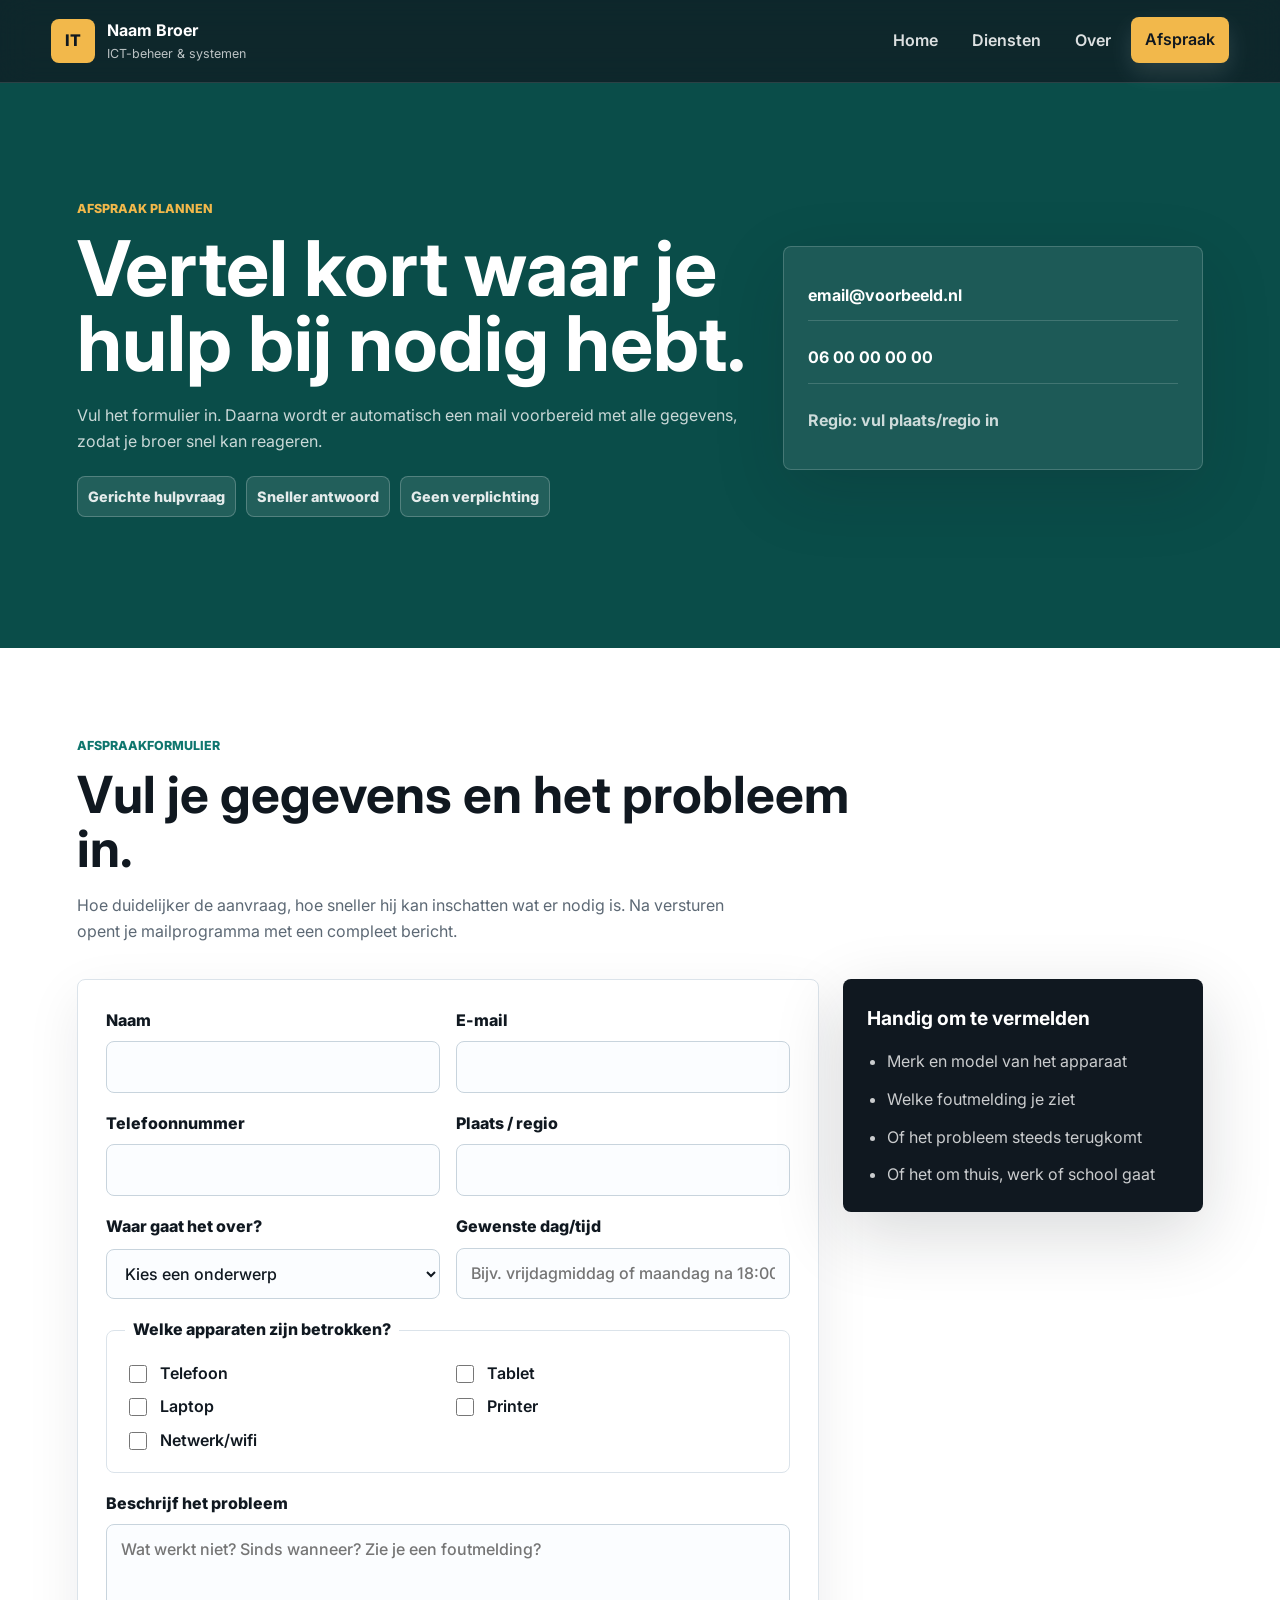
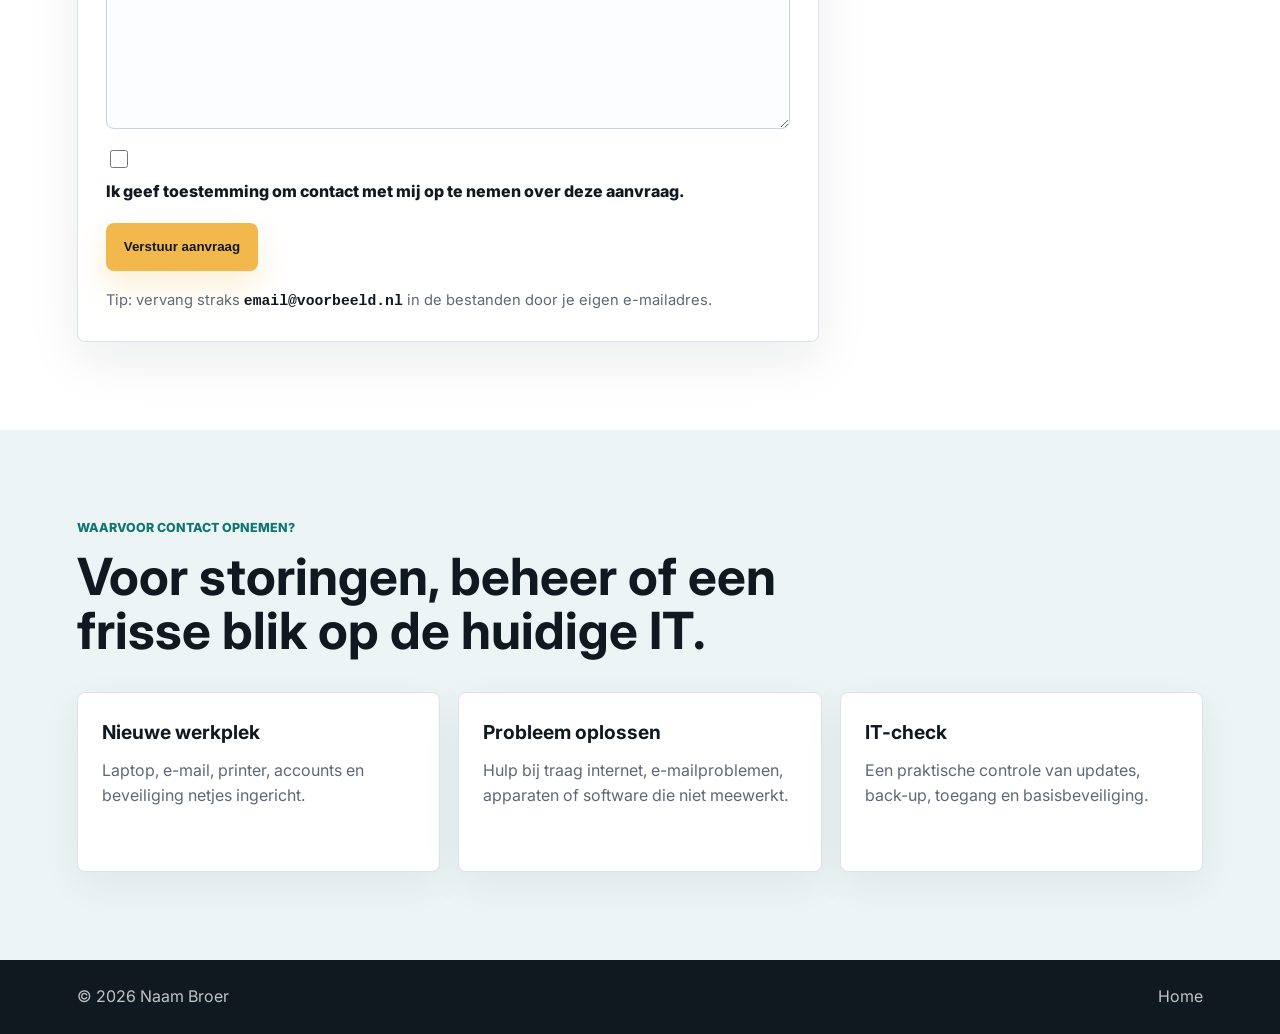
==== contact.html @ 987117dc ". ." ====
<!doctype html>
<html lang="nl">
  <head>
    <meta charset="utf-8">
    <meta name="viewport" content="width=device-width, initial-scale=1">
    <meta
      name="description"
      content="Neem contact op voor ICT-beheer, IT-support, systemen, devices en advies."
    >
    <title>Afspraak plannen | ICT Beheer & IT Systems</title>
    <link rel="preconnect" href="https://fonts.googleapis.com">
    <link rel="preconnect" href="https://fonts.gstatic.com" crossorigin>
    <link href="https://fonts.googleapis.com/css2?family=Inter:wght@400;500;600;700;800&display=swap" rel="stylesheet">
    <link rel="stylesheet" href="styles.css">
  </head>
  <body>
    <header class="site-header">
      <a class="brand" href="index.html" aria-label="Naar de homepage">
        <span class="brand-mark">IT</span>
        <span>
          <strong>Naam Broer</strong>
          <small>ICT-beheer & systemen</small>
        </span>
      </a>
      <button class="menu-button" type="button" aria-label="Menu openen" aria-expanded="false">
        <span></span>
        <span></span>
        <span></span>
      </button>
      <nav class="main-nav" aria-label="Hoofdnavigatie">
        <a href="index.html">Home</a>
        <a href="diensten.html">Diensten</a>
        <a href="over.html">Over</a>
        <a class="nav-cta is-active" href="contact.html">Afspraak</a>
      </nav>
    </header>

    <main>
      <section class="contact-section contact-page">
        <div>
          <p class="eyebrow">Afspraak plannen</p>
          <h1>Vertel kort waar je hulp bij nodig hebt.</h1>
          <p>
            Vul het formulier in. Daarna wordt er automatisch een mail voorbereid met alle gegevens,
            zodat je broer snel kan reageren.
          </p>
          <div class="confidence-row" aria-label="Wat je mag verwachten">
            <span>Gerichte hulpvraag</span>
            <span>Sneller antwoord</span>
            <span>Geen verplichting</span>
          </div>
        </div>
        <div class="contact-card">
          <a href="mailto:email@voorbeeld.nl">email@voorbeeld.nl</a>
          <a href="tel:+31600000000">06 00 00 00 00</a>
          <span>Regio: vul plaats/regio in</span>
        </div>
      </section>

      <section class="section">
        <div class="section-heading">
          <p class="eyebrow">Afspraakformulier</p>
          <h2>Vul je gegevens en het probleem in.</h2>
          <p>Hoe duidelijker de aanvraag, hoe sneller hij kan inschatten wat er nodig is. Na versturen opent je mailprogramma met een compleet bericht.</p>
        </div>
        <div class="form-layout">
          <form class="appointment-form" id="appointment-form" action="mailto:email@voorbeeld.nl" method="post" enctype="text/plain" data-recipient="email@voorbeeld.nl">
            <div class="form-row">
              <label>
                Naam
                <input type="text" name="naam" autocomplete="name" required>
              </label>
              <label>
                E-mail
                <input type="email" name="email" autocomplete="email" required>
              </label>
            </div>
            <div class="form-row">
              <label>
                Telefoonnummer
                <input type="tel" name="telefoon" autocomplete="tel" required>
              </label>
              <label>
                Plaats / regio
                <input type="text" name="regio" autocomplete="address-level2">
              </label>
            </div>
            <div class="form-row">
              <label>
                Waar gaat het over?
                <select name="hulpsoort" required>
                  <option value="">Kies een onderwerp</option>
                  <option>Telefoon</option>
                  <option>Tablet</option>
                  <option>Laptop of pc</option>
                  <option>Wifi of netwerk</option>
                  <option>E-mail of account</option>
                  <option>Printer of randapparatuur</option>
                  <option>IT-check of advies</option>
                </select>
              </label>
              <label>
                Gewenste dag/tijd
                <input type="text" name="moment" placeholder="Bijv. vrijdagmiddag of maandag na 18:00">
              </label>
            </div>
            <fieldset>
              <legend>Welke apparaten zijn betrokken?</legend>
              <label><input type="checkbox" name="apparaten" value="Telefoon"> Telefoon</label>
              <label><input type="checkbox" name="apparaten" value="Tablet"> Tablet</label>
              <label><input type="checkbox" name="apparaten" value="Laptop"> Laptop</label>
              <label><input type="checkbox" name="apparaten" value="Printer"> Printer</label>
              <label><input type="checkbox" name="apparaten" value="Netwerk/wifi"> Netwerk/wifi</label>
            </fieldset>
            <label>
              Beschrijf het probleem
              <textarea name="bericht" rows="7" placeholder="Wat werkt niet? Sinds wanneer? Zie je een foutmelding?" required></textarea>
            </label>
            <label class="consent-line">
              <input type="checkbox" name="akkoord" required>
              Ik geef toestemming om contact met mij op te nemen over deze aanvraag.
            </label>
            <button class="button button-primary" type="submit">Verstuur aanvraag</button>
            <p class="form-note" id="form-note">
              Tip: vervang straks <code>email@voorbeeld.nl</code> in de bestanden door je eigen e-mailadres.
            </p>
          </form>

          <aside class="form-aside">
            <h3>Handig om te vermelden</h3>
            <ul>
              <li>Merk en model van het apparaat</li>
              <li>Welke foutmelding je ziet</li>
              <li>Of het probleem steeds terugkomt</li>
              <li>Of het om thuis, werk of school gaat</li>
            </ul>
          </aside>
        </div>
      </section>

      <section class="section muted">
        <div class="section-heading">
          <p class="eyebrow">Waarvoor contact opnemen?</p>
          <h2>Voor storingen, beheer of een frisse blik op de huidige IT.</h2>
        </div>
        <div class="detail-grid">
          <article>
            <h3>Nieuwe werkplek</h3>
            <p>Laptop, e-mail, printer, accounts en beveiliging netjes ingericht.</p>
          </article>
          <article>
            <h3>Probleem oplossen</h3>
            <p>Hulp bij traag internet, e-mailproblemen, apparaten of software die niet meewerkt.</p>
          </article>
          <article>
            <h3>IT-check</h3>
            <p>Een praktische controle van updates, back-up, toegang en basisbeveiliging.</p>
          </article>
        </div>
      </section>
    </main>

    <footer class="site-footer">
      <span>&copy; <span id="year"></span> Naam Broer</span>
      <a href="index.html">Home</a>
    </footer>

    <script src="script.js"></script>
  </body>
</html>
---- styles.css ----
:root {
  --ink: #101820;
  --muted: #5d6975;
  --paper: #f7f9fb;
  --white: #ffffff;
  --line: #dbe3ea;
  --teal: #0f766e;
  --teal-dark: #0a4d49;
  --accent: #f2b84b;
  --shadow: 0 22px 70px rgba(16, 24, 32, 0.16);
  --shadow-strong: 0 28px 84px rgba(16, 24, 32, 0.24);
  --ease: cubic-bezier(0.22, 1, 0.36, 1);
}

* {
  box-sizing: border-box;
}

html {
  scroll-behavior: smooth;
}

body {
  margin: 0;
  font-family: Inter, Arial, sans-serif;
  color: var(--ink);
  background: var(--white);
  line-height: 1.6;
}

::selection {
  background: rgba(242, 184, 75, 0.42);
  color: var(--ink);
}

a {
  color: inherit;
  text-decoration: none;
}

.site-header {
  position: fixed;
  z-index: 20;
  top: 0;
  right: 0;
  left: 0;
  display: flex;
  align-items: center;
  justify-content: space-between;
  gap: 24px;
  padding: 18px clamp(20px, 4vw, 56px);
  color: var(--white);
  background: rgba(16, 24, 32, 0.7);
  backdrop-filter: blur(16px);
  border-bottom: 1px solid rgba(255, 255, 255, 0.12);
  transition: background 220ms ease, border-color 220ms ease, box-shadow 220ms ease;
}

.brand {
  display: inline-flex;
  align-items: center;
  gap: 12px;
  min-width: 0;
  transition: transform 220ms var(--ease);
}

.brand:hover {
  transform: translateY(-2px);
}

.brand-mark {
  display: grid;
  width: 44px;
  height: 44px;
  place-items: center;
  border-radius: 8px;
  background: var(--accent);
  color: var(--ink);
  font-weight: 800;
  transition: transform 260ms var(--ease), box-shadow 260ms ease;
}

.brand:hover .brand-mark {
  transform: rotate(-4deg) scale(1.05);
  box-shadow: 0 10px 24px rgba(242, 184, 75, 0.28);
}

.brand strong,
.brand small {
  display: block;
}

.brand small {
  color: rgba(255, 255, 255, 0.72);
  font-size: 0.78rem;
}

.main-nav {
  display: flex;
  align-items: center;
  gap: 6px;
}

.main-nav a {
  padding: 10px 14px;
  border-radius: 8px;
  color: rgba(255, 255, 255, 0.86);
  font-weight: 600;
  transition: transform 180ms var(--ease), background 180ms ease, color 180ms ease;
}

.main-nav a:hover,
.main-nav a:focus-visible,
.main-nav a.is-active {
  background: rgba(255, 255, 255, 0.12);
  color: var(--white);
  transform: translateY(-1px);
}

.main-nav .nav-cta {
  background: var(--white);
  color: var(--ink);
  box-shadow: 0 10px 24px rgba(255, 255, 255, 0.12);
}

.main-nav .nav-cta.is-active {
  background: var(--accent);
  color: var(--ink);
}

.menu-button {
  display: none;
  width: 44px;
  height: 44px;
  padding: 10px;
  border: 1px solid rgba(255, 255, 255, 0.2);
  border-radius: 8px;
  background: rgba(255, 255, 255, 0.08);
  cursor: pointer;
  transition: transform 220ms var(--ease), background 220ms ease;
}

.menu-button span {
  display: block;
  height: 2px;
  margin: 5px 0;
  background: var(--white);
  transition: transform 220ms var(--ease), opacity 180ms ease;
}

.menu-button:hover {
  transform: translateY(-2px);
  background: rgba(255, 255, 255, 0.14);
}

.menu-button.is-open span:nth-child(1) {
  transform: translateY(7px) rotate(45deg);
}

.menu-button.is-open span:nth-child(2) {
  opacity: 0;
}

.menu-button.is-open span:nth-child(3) {
  transform: translateY(-7px) rotate(-45deg);
}

.hero {
  position: relative;
  min-height: 92vh;
  display: grid;
  align-items: center;
  overflow: hidden;
  padding: 128px clamp(20px, 6vw, 84px) 72px;
  color: var(--white);
}

.hero-media,
.hero-overlay {
  position: absolute;
  inset: 0;
}

.hero-media {
  background-image: url("assets/hero-it-workspace.png");
  background-position: center;
  background-size: cover;
  transform: scale(1.02);
  animation: heroDrift 18s ease-in-out infinite alternate;
}

.hero-overlay {
  background:
    linear-gradient(90deg, rgba(16, 24, 32, 0.92) 0%, rgba(16, 24, 32, 0.72) 45%, rgba(16, 24, 32, 0.24) 100%),
    linear-gradient(0deg, rgba(16, 24, 32, 0.48), rgba(16, 24, 32, 0));
}

.hero-content {
  position: relative;
  max-width: 760px;
}

.home-hero-content {
  display: grid;
  grid-template-columns: minmax(0, 1fr) minmax(300px, 390px);
  gap: clamp(24px, 4vw, 56px);
  width: 100%;
  max-width: 1180px;
  align-items: center;
}

.hero-copy-block {
  min-width: 0;
}

.hero-help-panel {
  padding: 26px;
  border: 1px solid rgba(255, 255, 255, 0.2);
  border-radius: 8px;
  background: rgba(255, 255, 255, 0.1);
  box-shadow: var(--shadow);
  backdrop-filter: blur(18px);
  transition: transform 260ms var(--ease), background 260ms ease, border-color 260ms ease;
}

.hero-help-panel:hover {
  transform: translateY(-6px);
  border-color: rgba(242, 184, 75, 0.42);
  background: rgba(255, 255, 255, 0.14);
}

.panel-kicker {
  display: block;
  margin-bottom: 16px;
  color: var(--accent);
  font-weight: 800;
}

.hero-help-panel ul,
.device-card ul {
  display: grid;
  gap: 12px;
  margin: 0;
  padding: 0;
  list-style: none;
}

.hero-help-panel li,
.device-card li {
  position: relative;
  padding-left: 22px;
}

.hero-help-panel li::before,
.device-card li::before {
  position: absolute;
  left: 0;
  content: "";
  width: 8px;
  height: 8px;
  margin-top: 9px;
  border-radius: 999px;
  background: var(--accent);
}

.confidence-row {
  display: flex;
  flex-wrap: wrap;
  gap: 10px;
  margin: 22px 0 0;
}

.confidence-row span {
  padding: 8px 10px;
  border: 1px solid rgba(255, 255, 255, 0.22);
  border-radius: 8px;
  background: rgba(255, 255, 255, 0.1);
  color: rgba(255, 255, 255, 0.88);
  font-size: 0.9rem;
  font-weight: 800;
  transition: transform 220ms var(--ease), background 220ms ease;
}

.confidence-row span:hover {
  transform: translateY(-2px);
  background: rgba(255, 255, 255, 0.16);
}

.panel-link {
  display: inline-flex;
  margin-top: 18px;
  color: var(--accent);
  font-weight: 800;
  transition: transform 180ms var(--ease), color 180ms ease;
}

.panel-link:hover {
  transform: translateX(4px);
  color: var(--white);
}

.eyebrow {
  margin: 0 0 12px;
  color: var(--teal);
  font-weight: 800;
  letter-spacing: 0;
  text-transform: uppercase;
  font-size: 0.78rem;
}

.hero .eyebrow {
  color: var(--accent);
}

.page-hero {
  padding: 156px clamp(20px, 6vw, 84px) 76px;
  background:
    linear-gradient(90deg, rgba(16, 24, 32, 0.94), rgba(16, 24, 32, 0.76)),
    url("assets/hero-it-workspace.png") center / cover;
  color: var(--white);
}

.page-hero .eyebrow {
  color: var(--accent);
}

.page-hero p:not(.eyebrow) {
  max-width: 700px;
  color: rgba(255, 255, 255, 0.8);
  font-size: 1.12rem;
}

h1,
h2,
h3,
p {
  margin-top: 0;
}

h1 {
  max-width: 740px;
  margin-bottom: 22px;
  font-size: clamp(2.7rem, 6vw, 5.8rem);
  line-height: 0.98;
  letter-spacing: 0;
}

h2 {
  margin-bottom: 18px;
  font-size: clamp(2rem, 4vw, 3.3rem);
  line-height: 1.05;
  letter-spacing: 0;
}

h3 {
  margin-bottom: 10px;
  font-size: 1.2rem;
}

.hero-copy {
  max-width: 620px;
  color: rgba(255, 255, 255, 0.84);
  font-size: 1.16rem;
}

.hero-actions {
  display: flex;
  flex-wrap: wrap;
  gap: 14px;
  margin: 34px 0;
}

.button {
  position: relative;
  display: inline-flex;
  align-items: center;
  justify-content: center;
  min-height: 48px;
  padding: 12px 18px;
  border: 1px solid transparent;
  border-radius: 8px;
  font-weight: 800;
  overflow: hidden;
  transform: translateY(0);
  transition: transform 220ms var(--ease), box-shadow 220ms ease, border-color 220ms ease, background 220ms ease;
}

.button::after {
  width: 0;
  margin-left: 0;
  overflow: hidden;
  content: ">";
  transition: width 220ms var(--ease), margin-left 220ms var(--ease);
}

.button:hover,
.button:focus-visible {
  transform: translateY(-3px);
}

.button:hover::after,
.button:focus-visible::after {
  width: 12px;
  margin-left: 8px;
}

.button-primary {
  background: var(--accent);
  color: var(--ink);
  box-shadow: 0 14px 32px rgba(242, 184, 75, 0.24);
}

.button-primary:hover,
.button-primary:focus-visible {
  box-shadow: 0 20px 42px rgba(242, 184, 75, 0.34);
}

.button-secondary {
  border-color: rgba(255, 255, 255, 0.32);
  color: var(--white);
  background: rgba(255, 255, 255, 0.04);
}

.button-secondary:hover,
.button-secondary:focus-visible {
  border-color: rgba(255, 255, 255, 0.62);
  background: rgba(255, 255, 255, 0.12);
}

.hero-stats {
  display: grid;
  grid-template-columns: repeat(3, minmax(0, 1fr));
  grid-column: 1 / -1;
  gap: 12px;
  max-width: 760px;
}

.hero-stats span {
  min-height: 86px;
  padding: 16px;
  border: 1px solid rgba(255, 255, 255, 0.18);
  border-radius: 8px;
  background: rgba(255, 255, 255, 0.08);
  color: rgba(255, 255, 255, 0.76);
  transition: transform 220ms var(--ease), border-color 220ms ease, background 220ms ease;
}

.hero-stats span:hover {
  transform: translateY(-4px);
  border-color: rgba(242, 184, 75, 0.42);
  background: rgba(255, 255, 255, 0.13);
}

.hero-stats strong {
  display: block;
  color: var(--white);
}

.home-hero-content .hero-stats {
  max-width: none;
}

.trust-band {
  display: flex;
  flex-wrap: wrap;
  justify-content: center;
  gap: 12px;
  padding: 18px 20px;
  background: var(--ink);
  color: rgba(255, 255, 255, 0.72);
  font-weight: 700;
}

.trust-band span {
  padding: 8px 12px;
  border-radius: 8px;
  transition: transform 180ms var(--ease), background 180ms ease, color 180ms ease;
}

.trust-band span:hover {
  transform: translateY(-2px);
  background: rgba(255, 255, 255, 0.08);
  color: var(--white);
}

.sales-strip {
  display: grid;
  grid-template-columns: repeat(3, minmax(0, 1fr));
  gap: 1px;
  background: var(--line);
}

.sales-strip div {
  padding: 30px clamp(20px, 4vw, 48px);
  background: var(--white);
  transition: transform 220ms var(--ease), background 220ms ease;
}

.sales-strip div:hover {
  position: relative;
  z-index: 1;
  transform: translateY(-4px);
  background: #fbfdff;
}

.sales-strip strong,
.sales-strip span {
  display: block;
}

.sales-strip strong {
  margin-bottom: 6px;
  font-size: 1.08rem;
}

.sales-strip span {
  color: var(--muted);
}

.section,
.split-section,
.contact-section {
  padding: 88px clamp(20px, 6vw, 84px);
}

.section-heading {
  max-width: 780px;
  margin-bottom: 34px;
}

.service-grid {
  display: grid;
  grid-template-columns: repeat(4, minmax(0, 1fr));
  gap: 18px;
}

.compact-grid {
  grid-template-columns: repeat(3, minmax(0, 1fr));
}

.service-card {
  min-height: 270px;
  padding: 24px;
  border: 1px solid var(--line);
  border-radius: 8px;
  background: var(--white);
  box-shadow: 0 12px 42px rgba(16, 24, 32, 0.06);
  transition: transform 260ms var(--ease), border-color 260ms ease, box-shadow 260ms ease;
}

.service-card:hover,
.detail-grid article:hover,
.info-grid article:hover,
.steps li:hover {
  transform: translateY(-7px);
  border-color: rgba(15, 118, 110, 0.34);
  box-shadow: 0 22px 64px rgba(16, 24, 32, 0.13);
}

.service-icon {
  display: inline-grid;
  width: 44px;
  height: 44px;
  place-items: center;
  margin-bottom: 36px;
  border-radius: 8px;
  background: #e2f2ef;
  color: var(--teal-dark);
  font-weight: 800;
  transition: transform 260ms var(--ease), background 260ms ease;
}

.service-card:hover .service-icon {
  transform: scale(1.08) rotate(-3deg);
  background: #d4f5ef;
}

.service-card p,
.split-section p,
.about-wrap p,
.contact-section p,
.info-grid p,
.form-aside li,
.form-note {
  color: var(--muted);
}

.device-section {
  background:
    linear-gradient(180deg, #f7f9fb 0%, #ffffff 100%);
}

.section-heading p:not(.eyebrow) {
  max-width: 680px;
  color: var(--muted);
}

.device-grid {
  display: grid;
  grid-template-columns: repeat(3, minmax(0, 1fr));
  gap: 18px;
}

.device-card {
  position: relative;
  min-height: 430px;
  padding: 26px;
  overflow: hidden;
  border: 1px solid var(--line);
  border-radius: 8px;
  background: var(--white);
  box-shadow: 0 16px 48px rgba(16, 24, 32, 0.08);
  transition: transform 280ms var(--ease), border-color 280ms ease, box-shadow 280ms ease;
}

.device-card::before {
  position: absolute;
  top: 0;
  right: 0;
  left: 0;
  height: 4px;
  background: var(--accent);
  content: "";
  transform: scaleX(0);
  transform-origin: left;
  transition: transform 280ms var(--ease);
}

.device-card:hover {
  transform: translateY(-8px);
  border-color: rgba(242, 184, 75, 0.46);
  box-shadow: var(--shadow-strong);
}

.device-card:hover::before {
  transform: scaleX(1);
}

.featured-device {
  background: var(--ink);
  color: var(--white);
}

.featured-device li {
  color: rgba(255, 255, 255, 0.78);
}

.device-topline {
  display: flex;
  align-items: center;
  gap: 14px;
  margin-bottom: 34px;
  color: var(--teal-dark);
  font-weight: 800;
}

.featured-device .device-topline {
  color: var(--accent);
}

.device-icon {
  position: relative;
  display: inline-block;
  flex: 0 0 auto;
  border: 2px solid currentColor;
  transition: transform 260ms var(--ease), color 260ms ease;
}

.device-card:hover .device-icon {
  transform: translateY(-3px) scale(1.08);
}

.phone-icon {
  width: 24px;
  height: 38px;
  border-radius: 8px;
}

.tablet-icon {
  width: 34px;
  height: 42px;
  border-radius: 8px;
}

.laptop-icon {
  width: 46px;
  height: 30px;
  border-radius: 6px 6px 3px 3px;
}

.laptop-icon::after {
  position: absolute;
  right: -7px;
  bottom: -8px;
  left: -7px;
  height: 6px;
  border-radius: 0 0 8px 8px;
  background: currentColor;
  content: "";
}

.device-card h3 {
  margin-bottom: 18px;
  font-size: 1.55rem;
  line-height: 1.15;
}

.device-card li {
  color: var(--muted);
}

.home-cta-section {
  display: grid;
  grid-template-columns: minmax(0, 1fr) auto;
  gap: 28px;
  align-items: center;
  padding: 72px clamp(20px, 6vw, 84px);
  background: var(--teal-dark);
  color: var(--white);
  position: relative;
  overflow: hidden;
}

.home-cta-section::before {
  position: absolute;
  inset: 0;
  background: linear-gradient(120deg, transparent 0%, rgba(242, 184, 75, 0.14) 48%, transparent 76%);
  content: "";
  transform: translateX(-100%);
  transition: transform 900ms var(--ease);
}

.home-cta-section:hover::before {
  transform: translateX(100%);
}

.home-cta-section > * {
  position: relative;
}

.home-cta-section .eyebrow {
  color: var(--accent);
}

.home-cta-section h2 {
  max-width: 820px;
}

.home-cta-section p {
  max-width: 720px;
  color: rgba(255, 255, 255, 0.78);
}

.split-section {
  display: grid;
  grid-template-columns: minmax(0, 0.95fr) minmax(320px, 0.75fr);
  gap: clamp(28px, 6vw, 72px);
  align-items: start;
  background: var(--paper);
}

.steps {
  display: grid;
  gap: 14px;
  margin: 0;
  padding: 0;
  list-style: none;
}

.steps li {
  padding: 22px;
  border-left: 5px solid var(--teal);
  border-radius: 8px;
  background: var(--white);
  box-shadow: 0 12px 36px rgba(16, 24, 32, 0.07);
  transition: transform 240ms var(--ease), border-color 240ms ease, box-shadow 240ms ease;
}

.steps strong,
.steps span {
  display: block;
}

.steps span {
  color: var(--muted);
}

.muted {
  background: #edf4f5;
}

.about-wrap {
  display: grid;
  grid-template-columns: minmax(0, 0.75fr) minmax(320px, 1fr);
  gap: clamp(28px, 6vw, 72px);
  align-items: start;
}

.detail-grid {
  display: grid;
  grid-template-columns: repeat(3, minmax(0, 1fr));
  gap: 18px;
}

.detail-grid article {
  min-height: 180px;
  padding: 24px;
  border: 1px solid var(--line);
  border-radius: 8px;
  background: var(--white);
  box-shadow: 0 12px 42px rgba(16, 24, 32, 0.06);
  transition: transform 240ms var(--ease), border-color 240ms ease, box-shadow 240ms ease;
}

.detail-grid p {
  color: var(--muted);
}

.info-grid {
  display: grid;
  grid-template-columns: repeat(3, minmax(0, 1fr));
  gap: 18px;
}

.info-grid article {
  min-height: 190px;
  padding: 24px;
  border: 1px solid var(--line);
  border-radius: 8px;
  background: var(--white);
  box-shadow: 0 12px 42px rgba(16, 24, 32, 0.06);
  transition: transform 240ms var(--ease), border-color 240ms ease, box-shadow 240ms ease;
}

.info-grid strong {
  display: block;
  margin-bottom: 10px;
  font-size: 1.1rem;
}

.muted .info-grid article {
  background: rgba(255, 255, 255, 0.82);
}

.form-layout {
  display: grid;
  grid-template-columns: minmax(0, 1fr) minmax(280px, 360px);
  gap: 24px;
  align-items: start;
}

.appointment-form {
  display: grid;
  gap: 18px;
  padding: 28px;
  border: 1px solid var(--line);
  border-radius: 8px;
  background: var(--white);
  box-shadow: 0 18px 54px rgba(16, 24, 32, 0.08);
  transition: transform 260ms var(--ease), box-shadow 260ms ease;
}

.appointment-form:hover {
  transform: translateY(-4px);
  box-shadow: 0 24px 72px rgba(16, 24, 32, 0.13);
}

.form-row {
  display: grid;
  grid-template-columns: repeat(2, minmax(0, 1fr));
  gap: 16px;
}

.appointment-form label,
.appointment-form fieldset {
  display: grid;
  gap: 8px;
  color: var(--ink);
  font-weight: 800;
}

.appointment-form input,
.appointment-form select,
.appointment-form textarea {
  width: 100%;
  min-height: 48px;
  padding: 12px 14px;
  border: 1px solid #c8d4dd;
  border-radius: 8px;
  color: var(--ink);
  background: #fbfdff;
  font: inherit;
  font-weight: 500;
  transition: border-color 180ms ease, background 180ms ease, box-shadow 180ms ease;
}

.appointment-form input:hover,
.appointment-form select:hover,
.appointment-form textarea:hover {
  border-color: rgba(15, 118, 110, 0.48);
  background: var(--white);
}

.appointment-form textarea {
  resize: vertical;
}

.appointment-form input:focus,
.appointment-form select:focus,
.appointment-form textarea:focus {
  outline: 3px solid rgba(15, 118, 110, 0.18);
  border-color: var(--teal);
}

.appointment-form fieldset {
  grid-template-columns: repeat(2, minmax(0, 1fr));
  margin: 0;
  padding: 18px;
  border: 1px solid var(--line);
  border-radius: 8px;
}

.appointment-form legend {
  padding: 0 8px;
  font-weight: 800;
}

.appointment-form fieldset label,
.consent-line {
  display: flex;
  align-items: center;
  gap: 10px;
  font-weight: 600;
}

.appointment-form input[type="checkbox"] {
  width: 18px;
  min-width: 18px;
  height: 18px;
  min-height: 18px;
  accent-color: var(--teal);
  cursor: pointer;
}

.appointment-form .button {
  justify-self: start;
  border: 0;
  cursor: pointer;
}

.form-note {
  margin: 0;
  font-size: 0.92rem;
}

.form-note code {
  color: var(--ink);
  font-weight: 800;
}

.form-aside {
  padding: 24px;
  border-radius: 8px;
  background: var(--ink);
  color: var(--white);
  box-shadow: var(--shadow);
  transition: transform 260ms var(--ease), box-shadow 260ms ease;
}

.form-aside:hover {
  transform: translateY(-5px);
  box-shadow: var(--shadow-strong);
}

.form-aside ul {
  display: grid;
  gap: 12px;
  margin: 16px 0 0;
  padding-left: 20px;
}

.form-aside li {
  color: rgba(255, 255, 255, 0.78);
}

.contact-section {
  display: grid;
  grid-template-columns: minmax(0, 1fr) minmax(300px, 420px);
  gap: 28px;
  align-items: center;
  background: var(--teal-dark);
  color: var(--white);
}

.contact-page {
  min-height: 72vh;
  padding-top: 156px;
}

.contact-section .eyebrow {
  color: var(--accent);
}

.contact-section p {
  color: rgba(255, 255, 255, 0.78);
}

.contact-card {
  display: grid;
  gap: 12px;
  padding: 24px;
  border: 1px solid rgba(255, 255, 255, 0.18);
  border-radius: 8px;
  background: rgba(255, 255, 255, 0.08);
  box-shadow: var(--shadow);
  transition: transform 260ms var(--ease), background 260ms ease, border-color 260ms ease;
}

.contact-card:hover {
  transform: translateY(-5px);
  border-color: rgba(242, 184, 75, 0.34);
  background: rgba(255, 255, 255, 0.12);
}

.contact-card a,
.contact-card span {
  display: block;
  padding: 12px 0;
  border-bottom: 1px solid rgba(255, 255, 255, 0.16);
  font-weight: 700;
}

.contact-card span {
  border-bottom: 0;
  color: rgba(255, 255, 255, 0.78);
}

.site-footer {
  display: flex;
  justify-content: space-between;
  gap: 18px;
  padding: 24px clamp(20px, 6vw, 84px);
  background: var(--ink);
  color: rgba(255, 255, 255, 0.74);
}

.site-footer a {
  transition: color 180ms ease, transform 180ms var(--ease);
}

.site-footer a:hover {
  color: var(--accent);
  transform: translateX(3px);
}

.has-reveal .reveal {
  opacity: 0;
  transform: translateY(24px);
  transition:
    opacity 680ms var(--ease),
    transform 680ms var(--ease),
    border-color 240ms ease,
    box-shadow 240ms ease,
    background 240ms ease;
  transition-delay: var(--reveal-delay, 0ms);
}

.has-reveal .reveal.is-visible {
  opacity: 1;
  transform: translateY(0);
}

@keyframes heroDrift {
  from {
    transform: scale(1.02) translate3d(0, 0, 0);
  }

  to {
    transform: scale(1.08) translate3d(-14px, -10px, 0);
  }
}

@media (max-width: 960px) {
  .service-grid {
    grid-template-columns: repeat(2, minmax(0, 1fr));
  }

  .split-section,
  .about-wrap,
  .contact-section,
  .detail-grid,
  .info-grid,
  .sales-strip,
  .form-layout,
  .home-hero-content,
  .device-grid,
  .home-cta-section {
    grid-template-columns: 1fr;
  }

  .compact-grid {
    grid-template-columns: 1fr;
  }

  .home-cta-section .button {
    justify-self: start;
  }
}

@media (max-width: 720px) {
  .site-header {
    padding: 12px 16px;
  }

  .menu-button {
    display: block;
  }

  .main-nav {
    position: absolute;
    top: 69px;
    right: 16px;
    left: 16px;
    display: none;
    padding: 10px;
    border-radius: 8px;
    background: rgba(16, 24, 32, 0.96);
    box-shadow: var(--shadow);
  }

  .main-nav.is-open {
    display: grid;
  }

  .main-nav a {
    padding: 14px;
  }

  .hero {
    min-height: 980px;
    padding: 112px 20px 48px;
  }

  .hero-overlay {
    background: linear-gradient(90deg, rgba(16, 24, 32, 0.93), rgba(16, 24, 32, 0.68));
  }

  h1 {
    font-size: clamp(2.15rem, 10vw, 3.25rem);
    line-height: 1.03;
  }

  .hero-stats,
  .service-grid,
  .device-grid {
    grid-template-columns: 1fr;
  }

  .section,
  .split-section,
  .page-hero,
  .contact-section,
  .home-cta-section {
    padding: 64px 20px;
  }

  .form-row,
  .appointment-form fieldset {
    grid-template-columns: 1fr;
  }

  .contact-page {
    min-height: auto;
  }

  .hero-help-panel,
  .device-card,
  .appointment-form {
    padding: 22px;
  }

  .page-hero,
  .contact-page {
    padding-top: 112px;
  }

  .site-footer {
    flex-direction: column;
  }
}

@media (prefers-reduced-motion: reduce) {
  *,
  *::before,
  *::after {
    animation-duration: 0.01ms !important;
    animation-iteration-count: 1 !important;
    scroll-behavior: auto !important;
    transition-duration: 0.01ms !important;
  }

  .has-reveal .reveal {
    opacity: 1;
    transform: none;
  }
}
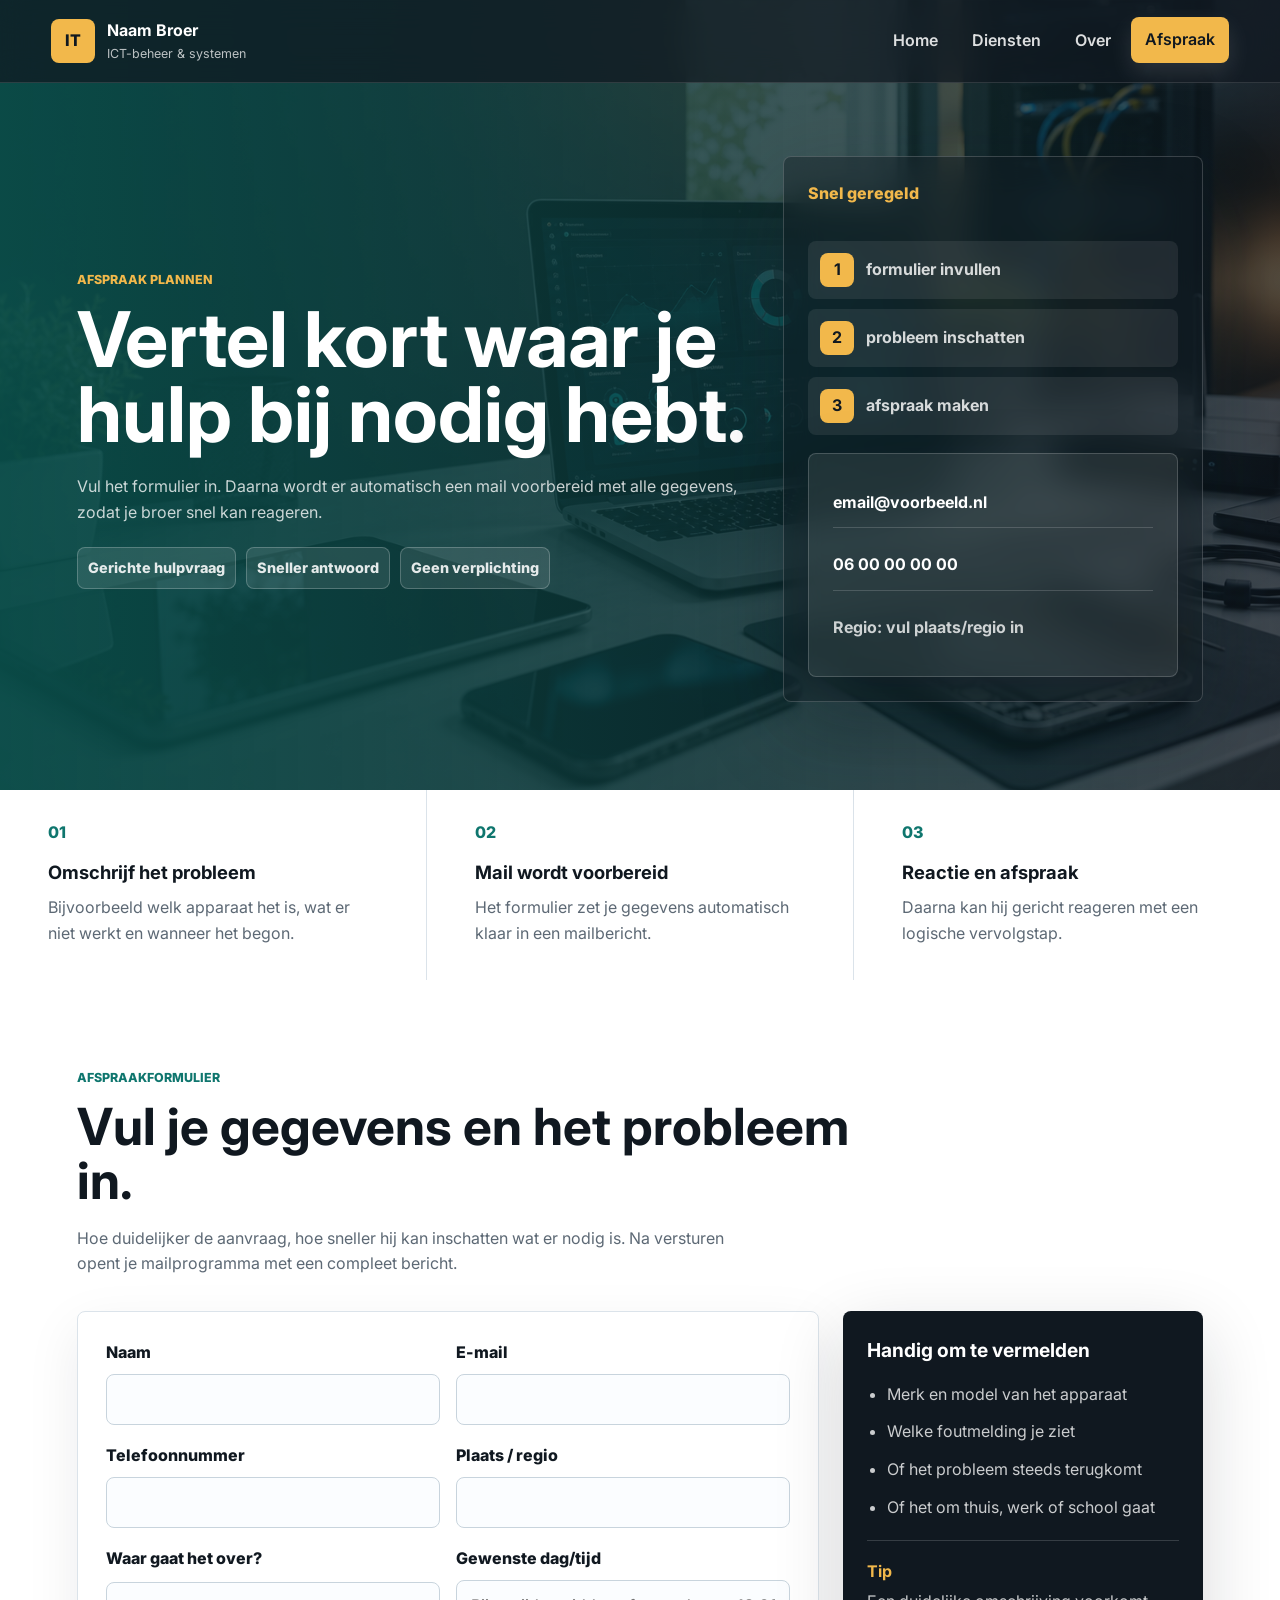
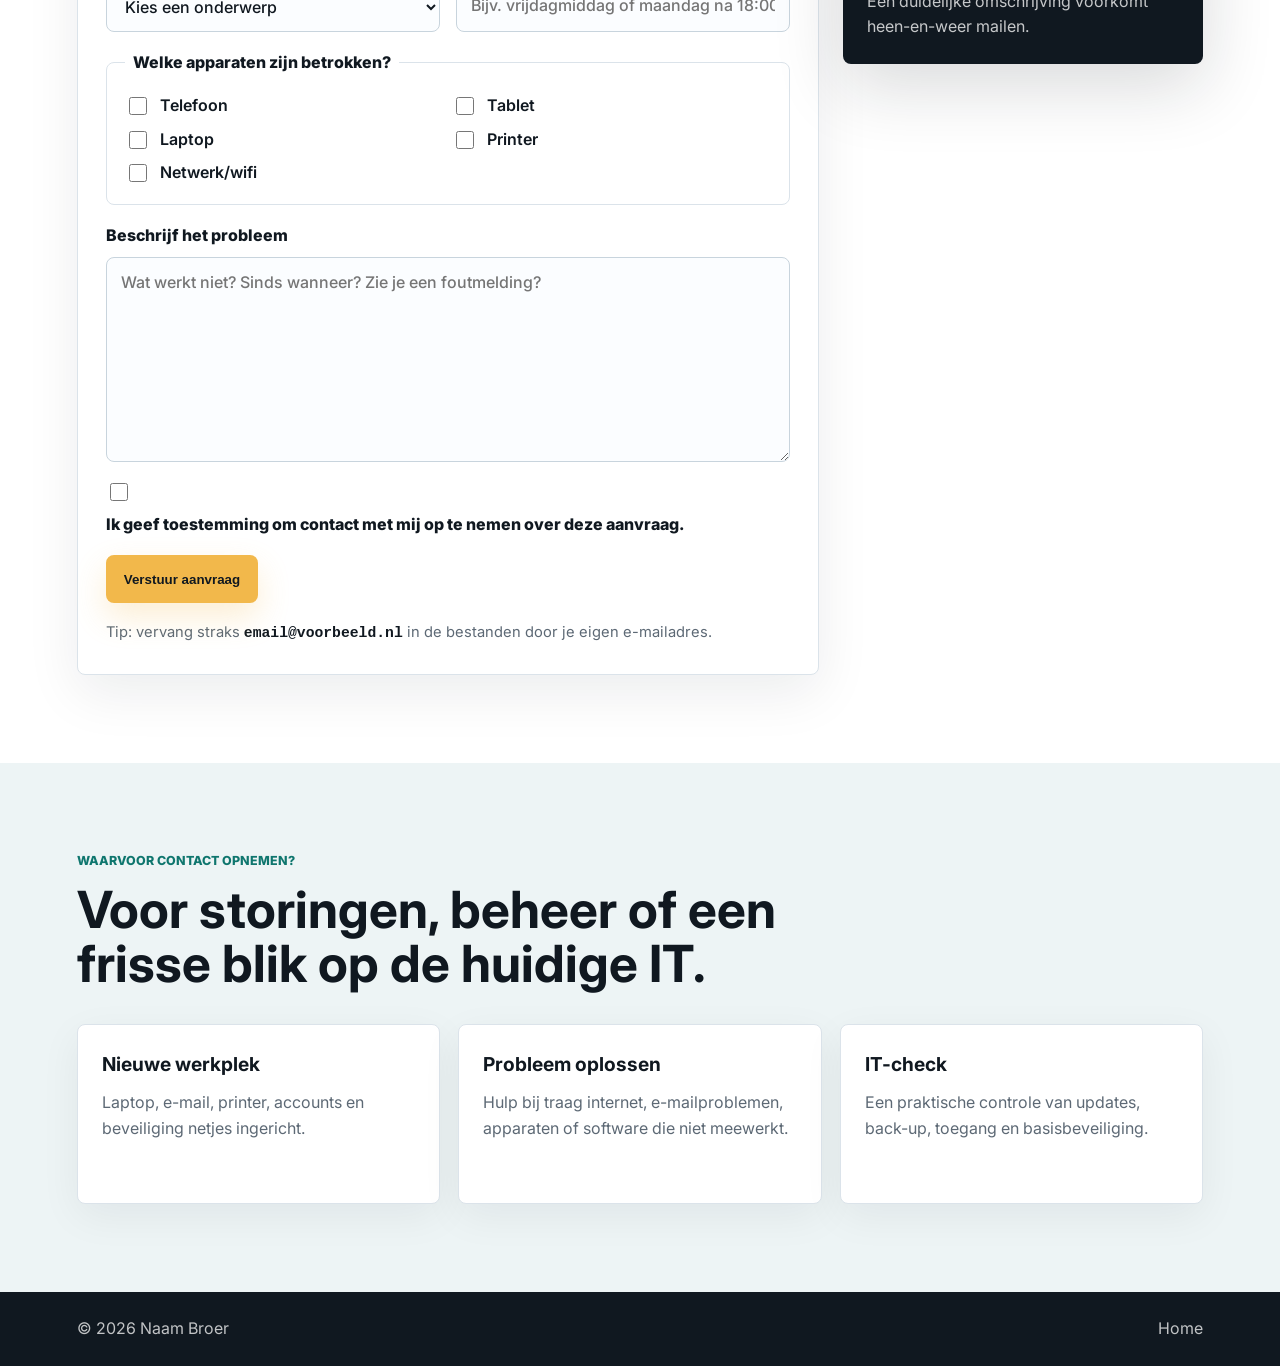
==== commit 5a8eb7ce: ". ." ====
--- a/contact.html
+++ b/contact.html
@@ -37,7 +37,7 @@
 
     <main>
       <section class="contact-section contact-page">
-        <div>
+        <div class="contact-hero-copy">
           <p class="eyebrow">Afspraak plannen</p>
           <h1>Vertel kort waar je hulp bij nodig hebt.</h1>
           <p>
@@ -50,11 +50,37 @@
             <span>Geen verplichting</span>
           </div>
         </div>
-        <div class="contact-card">
-          <a href="mailto:email@voorbeeld.nl">email@voorbeeld.nl</a>
-          <a href="tel:+31600000000">06 00 00 00 00</a>
-          <span>Regio: vul plaats/regio in</span>
-        </div>
+        <div class="contact-hero-panel">
+          <span class="panel-kicker">Snel geregeld</span>
+          <div class="mini-metrics">
+            <span><strong>1</strong> formulier invullen</span>
+            <span><strong>2</strong> probleem inschatten</span>
+            <span><strong>3</strong> afspraak maken</span>
+          </div>
+          <div class="contact-card">
+            <a href="mailto:email@voorbeeld.nl">email@voorbeeld.nl</a>
+            <a href="tel:+31600000000">06 00 00 00 00</a>
+            <span>Regio: vul plaats/regio in</span>
+          </div>
+        </div>
+      </section>
+
+      <section class="contact-step-strip" aria-label="Zo werkt een aanvraag">
+        <article>
+          <span>01</span>
+          <strong>Omschrijf het probleem</strong>
+          <p>Bijvoorbeeld welk apparaat het is, wat er niet werkt en wanneer het begon.</p>
+        </article>
+        <article>
+          <span>02</span>
+          <strong>Mail wordt voorbereid</strong>
+          <p>Het formulier zet je gegevens automatisch klaar in een mailbericht.</p>
+        </article>
+        <article>
+          <span>03</span>
+          <strong>Reactie en afspraak</strong>
+          <p>Daarna kan hij gericht reageren met een logische vervolgstap.</p>
+        </article>
       </section>
 
       <section class="section">
@@ -134,6 +160,10 @@
               <li>Of het probleem steeds terugkomt</li>
               <li>Of het om thuis, werk of school gaat</li>
             </ul>
+            <div class="aside-note">
+              <strong>Tip</strong>
+              <span>Een duidelijke omschrijving voorkomt heen-en-weer mailen.</span>
+            </div>
           </aside>
         </div>
       </section>
--- a/styles.css
+++ b/styles.css
@@ -182,7 +182,7 @@
 }
 
 .hero-media {
-  background-image: url("assets/hero-it-workspace.png");
+  background-image: url("assets/hero-devices-support.png");
   background-position: center;
   background-size: cover;
   transform: scale(1.02);
@@ -988,13 +988,19 @@
   grid-template-columns: minmax(0, 1fr) minmax(300px, 420px);
   gap: 28px;
   align-items: center;
-  background: var(--teal-dark);
+  background:
+    linear-gradient(90deg, rgba(10, 77, 73, 0.95), rgba(16, 24, 32, 0.72)),
+    url("assets/hero-devices-support.png") center / cover;
   color: var(--white);
 }
 
 .contact-page {
-  min-height: 72vh;
+  min-height: 78vh;
   padding-top: 156px;
+}
+
+.contact-hero-copy {
+  max-width: 760px;
 }
 
 .contact-section .eyebrow {
@@ -1003,6 +1009,50 @@
 
 .contact-section p {
   color: rgba(255, 255, 255, 0.78);
+}
+
+.contact-hero-panel {
+  display: grid;
+  gap: 18px;
+  padding: 24px;
+  border: 1px solid rgba(255, 255, 255, 0.18);
+  border-radius: 8px;
+  background: rgba(16, 24, 32, 0.42);
+  box-shadow: var(--shadow-strong);
+  backdrop-filter: blur(18px);
+  transition: transform 260ms var(--ease), border-color 260ms ease, background 260ms ease;
+}
+
+.contact-hero-panel:hover {
+  transform: translateY(-6px);
+  border-color: rgba(242, 184, 75, 0.38);
+  background: rgba(16, 24, 32, 0.52);
+}
+
+.mini-metrics {
+  display: grid;
+  gap: 10px;
+}
+
+.mini-metrics span {
+  display: flex;
+  align-items: center;
+  gap: 12px;
+  padding: 12px;
+  border-radius: 8px;
+  background: rgba(255, 255, 255, 0.08);
+  color: rgba(255, 255, 255, 0.82);
+  font-weight: 700;
+}
+
+.mini-metrics strong {
+  display: grid;
+  width: 34px;
+  height: 34px;
+  place-items: center;
+  border-radius: 8px;
+  background: var(--accent);
+  color: var(--ink);
 }
 
 .contact-card {
@@ -1033,6 +1083,65 @@
 .contact-card span {
   border-bottom: 0;
   color: rgba(255, 255, 255, 0.78);
+}
+
+.contact-step-strip {
+  display: grid;
+  grid-template-columns: repeat(3, minmax(0, 1fr));
+  gap: 1px;
+  background: var(--line);
+}
+
+.contact-step-strip article {
+  min-height: 190px;
+  padding: 30px clamp(20px, 4vw, 48px);
+  background: var(--white);
+  transition: transform 240ms var(--ease), background 240ms ease, box-shadow 240ms ease;
+}
+
+.contact-step-strip article:hover {
+  position: relative;
+  z-index: 1;
+  transform: translateY(-5px);
+  background: #fbfdff;
+  box-shadow: 0 16px 46px rgba(16, 24, 32, 0.1);
+}
+
+.contact-step-strip span,
+.contact-step-strip strong {
+  display: block;
+}
+
+.contact-step-strip span {
+  margin-bottom: 12px;
+  color: var(--teal);
+  font-weight: 800;
+}
+
+.contact-step-strip strong {
+  margin-bottom: 8px;
+  font-size: 1.15rem;
+}
+
+.contact-step-strip p {
+  margin: 0;
+  color: var(--muted);
+}
+
+.aside-note {
+  display: grid;
+  gap: 4px;
+  margin-top: 20px;
+  padding-top: 18px;
+  border-top: 1px solid rgba(255, 255, 255, 0.16);
+}
+
+.aside-note strong {
+  color: var(--accent);
+}
+
+.aside-note span {
+  color: rgba(255, 255, 255, 0.76);
 }
 
 .site-footer {
@@ -1091,6 +1200,7 @@
   .detail-grid,
   .info-grid,
   .sales-strip,
+  .contact-step-strip,
   .form-layout,
   .home-hero-content,
   .device-grid,
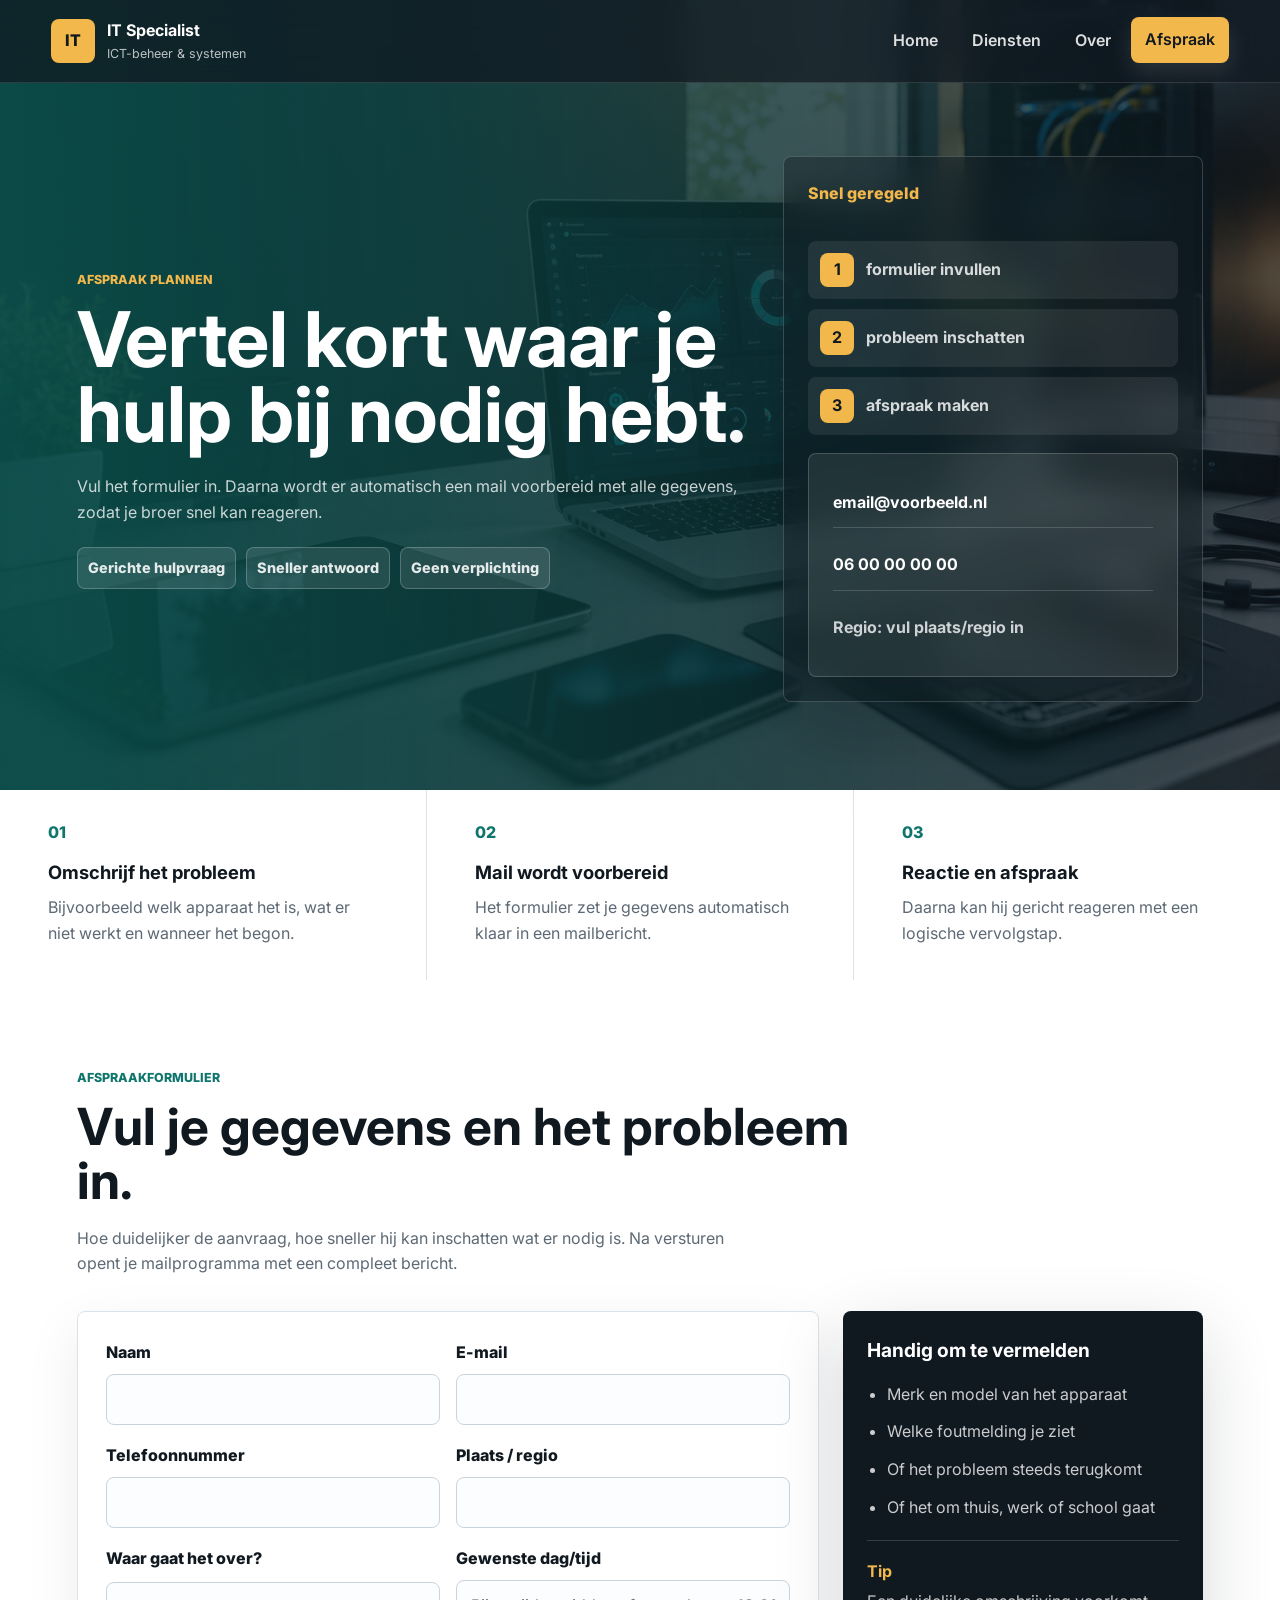
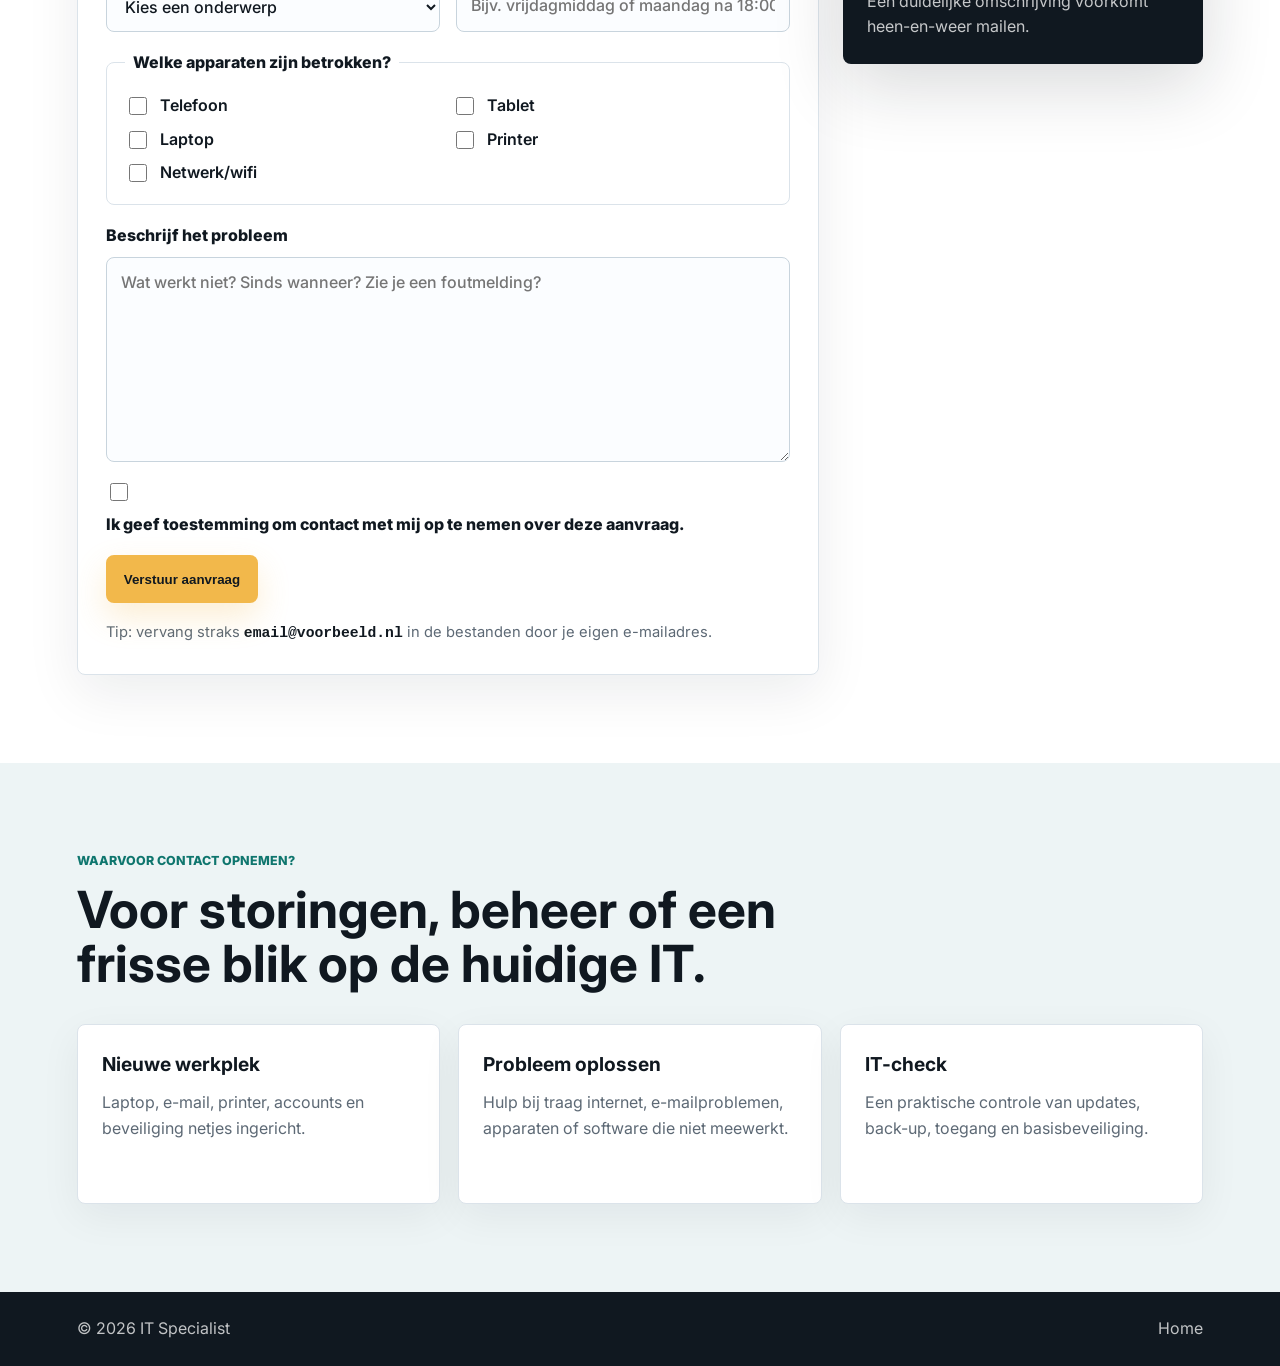
==== commit 65d7fc89: ". ." ====
--- a/contact.html
+++ b/contact.html
@@ -11,14 +11,14 @@
     <link rel="preconnect" href="https://fonts.googleapis.com">
     <link rel="preconnect" href="https://fonts.gstatic.com" crossorigin>
     <link href="https://fonts.googleapis.com/css2?family=Inter:wght@400;500;600;700;800&display=swap" rel="stylesheet">
-    <link rel="stylesheet" href="styles.css">
+    <link rel="stylesheet" href="styles.css?v=20260528">
   </head>
   <body>
     <header class="site-header">
       <a class="brand" href="index.html" aria-label="Naar de homepage">
         <span class="brand-mark">IT</span>
         <span>
-          <strong>Naam Broer</strong>
+          <strong>IT Specialist</strong>
           <small>ICT-beheer & systemen</small>
         </span>
       </a>
@@ -191,10 +191,10 @@
     </main>
 
     <footer class="site-footer">
-      <span>&copy; <span id="year"></span> Naam Broer</span>
+      <span>&copy; <span id="year"></span> IT Specialist</span>
       <a href="index.html">Home</a>
     </footer>
 
-    <script src="script.js"></script>
+    <script src="script.js?v=20260528"></script>
   </body>
 </html>
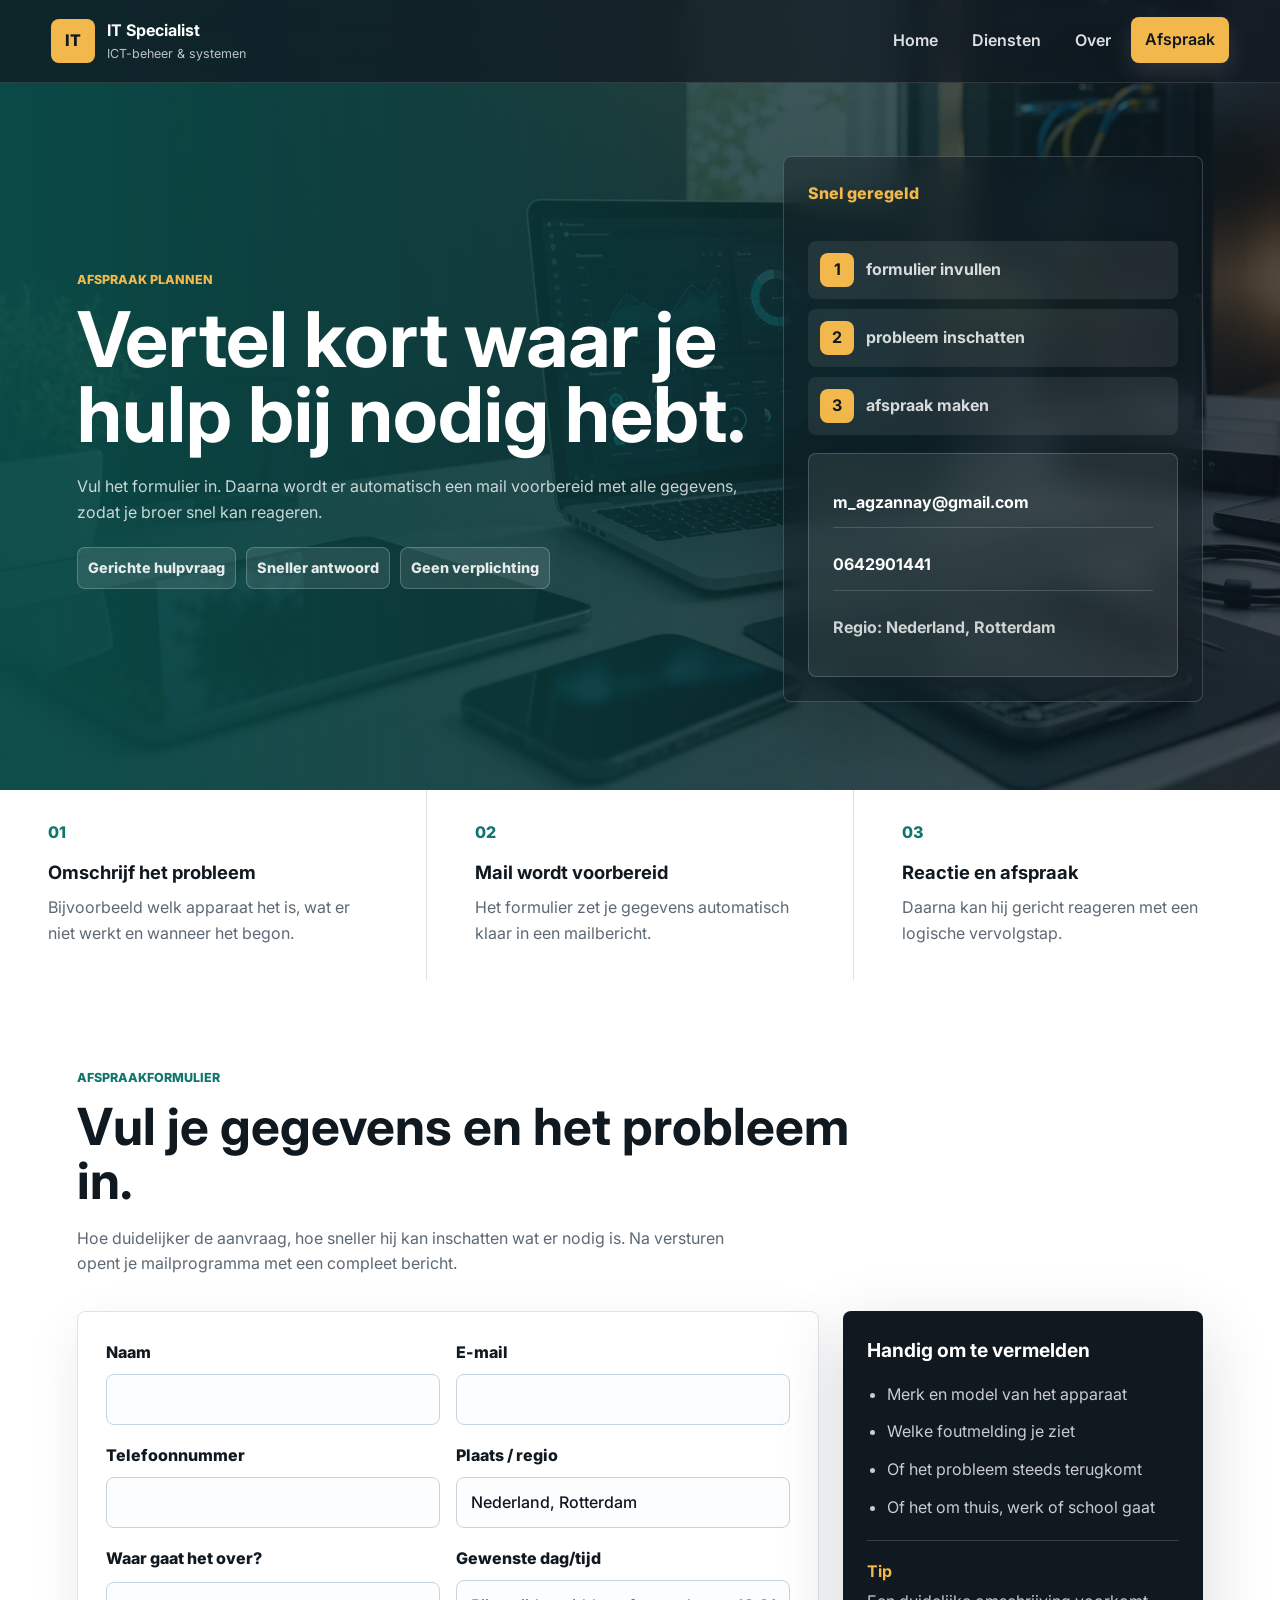
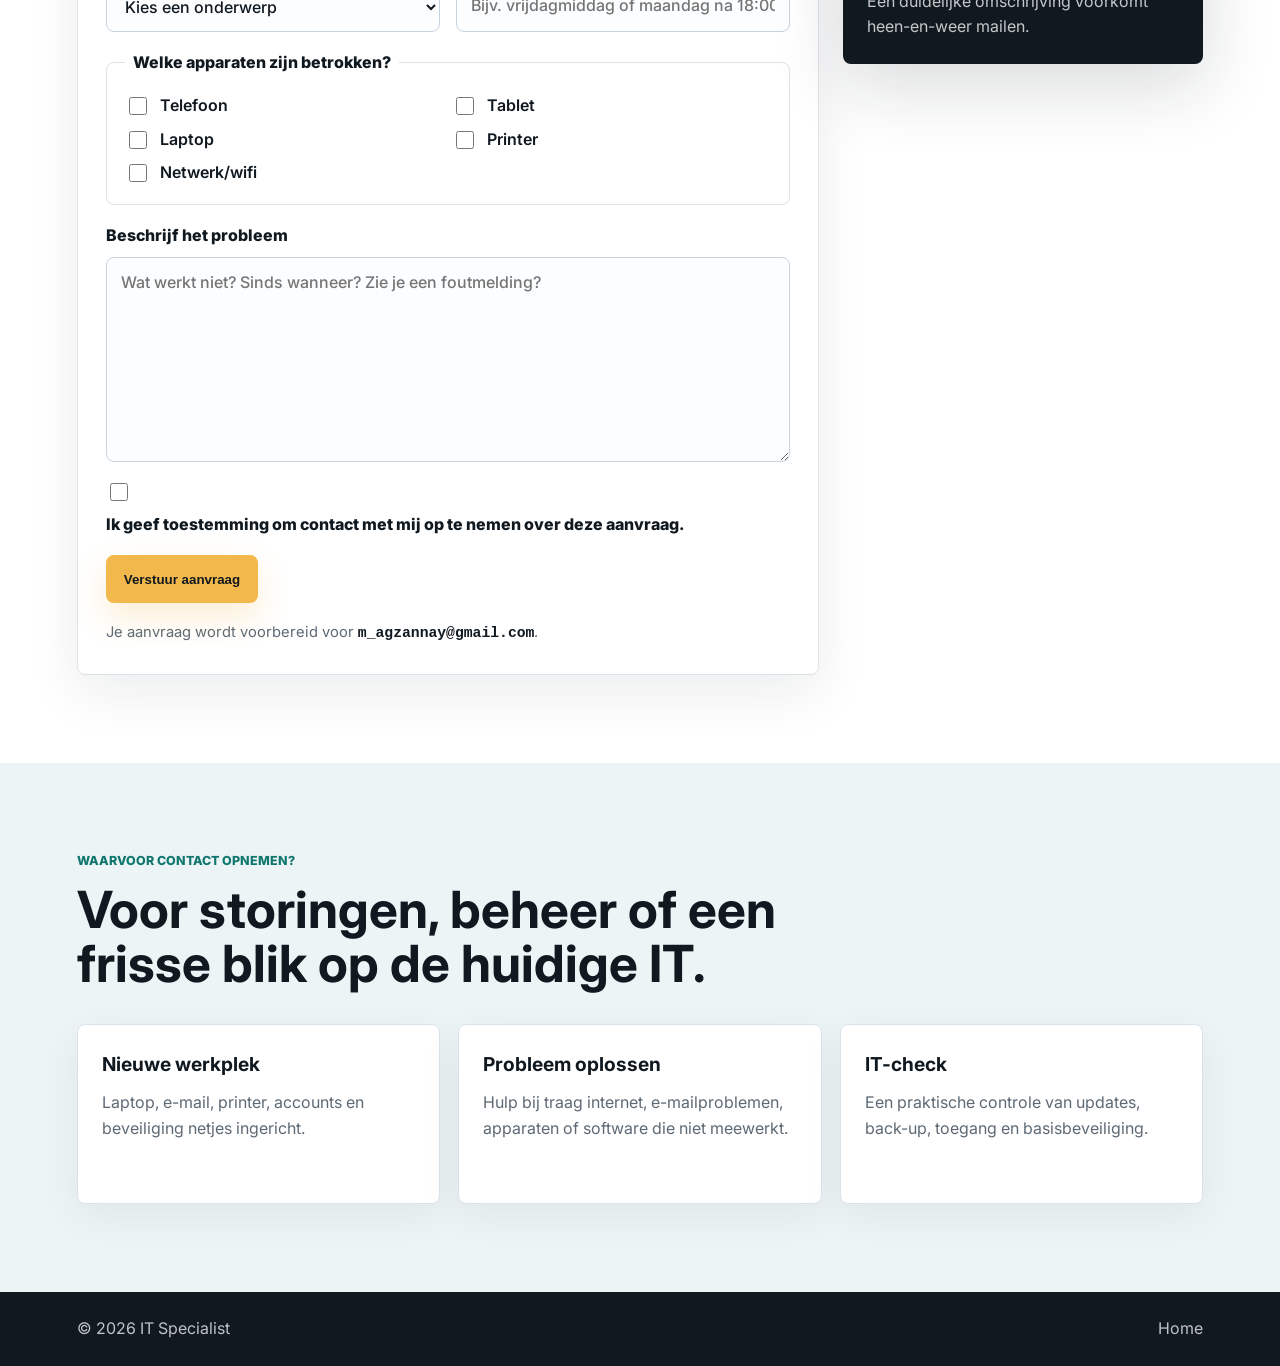
==== commit 3e76acb5: "Update contact details" ====
--- a/contact.html
+++ b/contact.html
@@ -58,9 +58,9 @@
             <span><strong>3</strong> afspraak maken</span>
           </div>
           <div class="contact-card">
-            <a href="mailto:email@voorbeeld.nl">email@voorbeeld.nl</a>
-            <a href="tel:+31600000000">06 00 00 00 00</a>
-            <span>Regio: vul plaats/regio in</span>
+            <a href="mailto:m_agzannay@gmail.com">m_agzannay@gmail.com</a>
+            <a href="tel:+31642901441">0642901441</a>
+            <span>Regio: Nederland, Rotterdam</span>
           </div>
         </div>
       </section>
@@ -90,7 +90,7 @@
           <p>Hoe duidelijker de aanvraag, hoe sneller hij kan inschatten wat er nodig is. Na versturen opent je mailprogramma met een compleet bericht.</p>
         </div>
         <div class="form-layout">
-          <form class="appointment-form" id="appointment-form" action="mailto:email@voorbeeld.nl" method="post" enctype="text/plain" data-recipient="email@voorbeeld.nl">
+          <form class="appointment-form" id="appointment-form" action="mailto:m_agzannay@gmail.com" method="post" enctype="text/plain" data-recipient="m_agzannay@gmail.com">
             <div class="form-row">
               <label>
                 Naam
@@ -108,7 +108,7 @@
               </label>
               <label>
                 Plaats / regio
-                <input type="text" name="regio" autocomplete="address-level2">
+                <input type="text" name="regio" autocomplete="address-level2" value="Nederland, Rotterdam">
               </label>
             </div>
             <div class="form-row">
@@ -148,7 +148,7 @@
             </label>
             <button class="button button-primary" type="submit">Verstuur aanvraag</button>
             <p class="form-note" id="form-note">
-              Tip: vervang straks <code>email@voorbeeld.nl</code> in de bestanden door je eigen e-mailadres.
+              Je aanvraag wordt voorbereid voor <code>m_agzannay@gmail.com</code>.
             </p>
           </form>
 
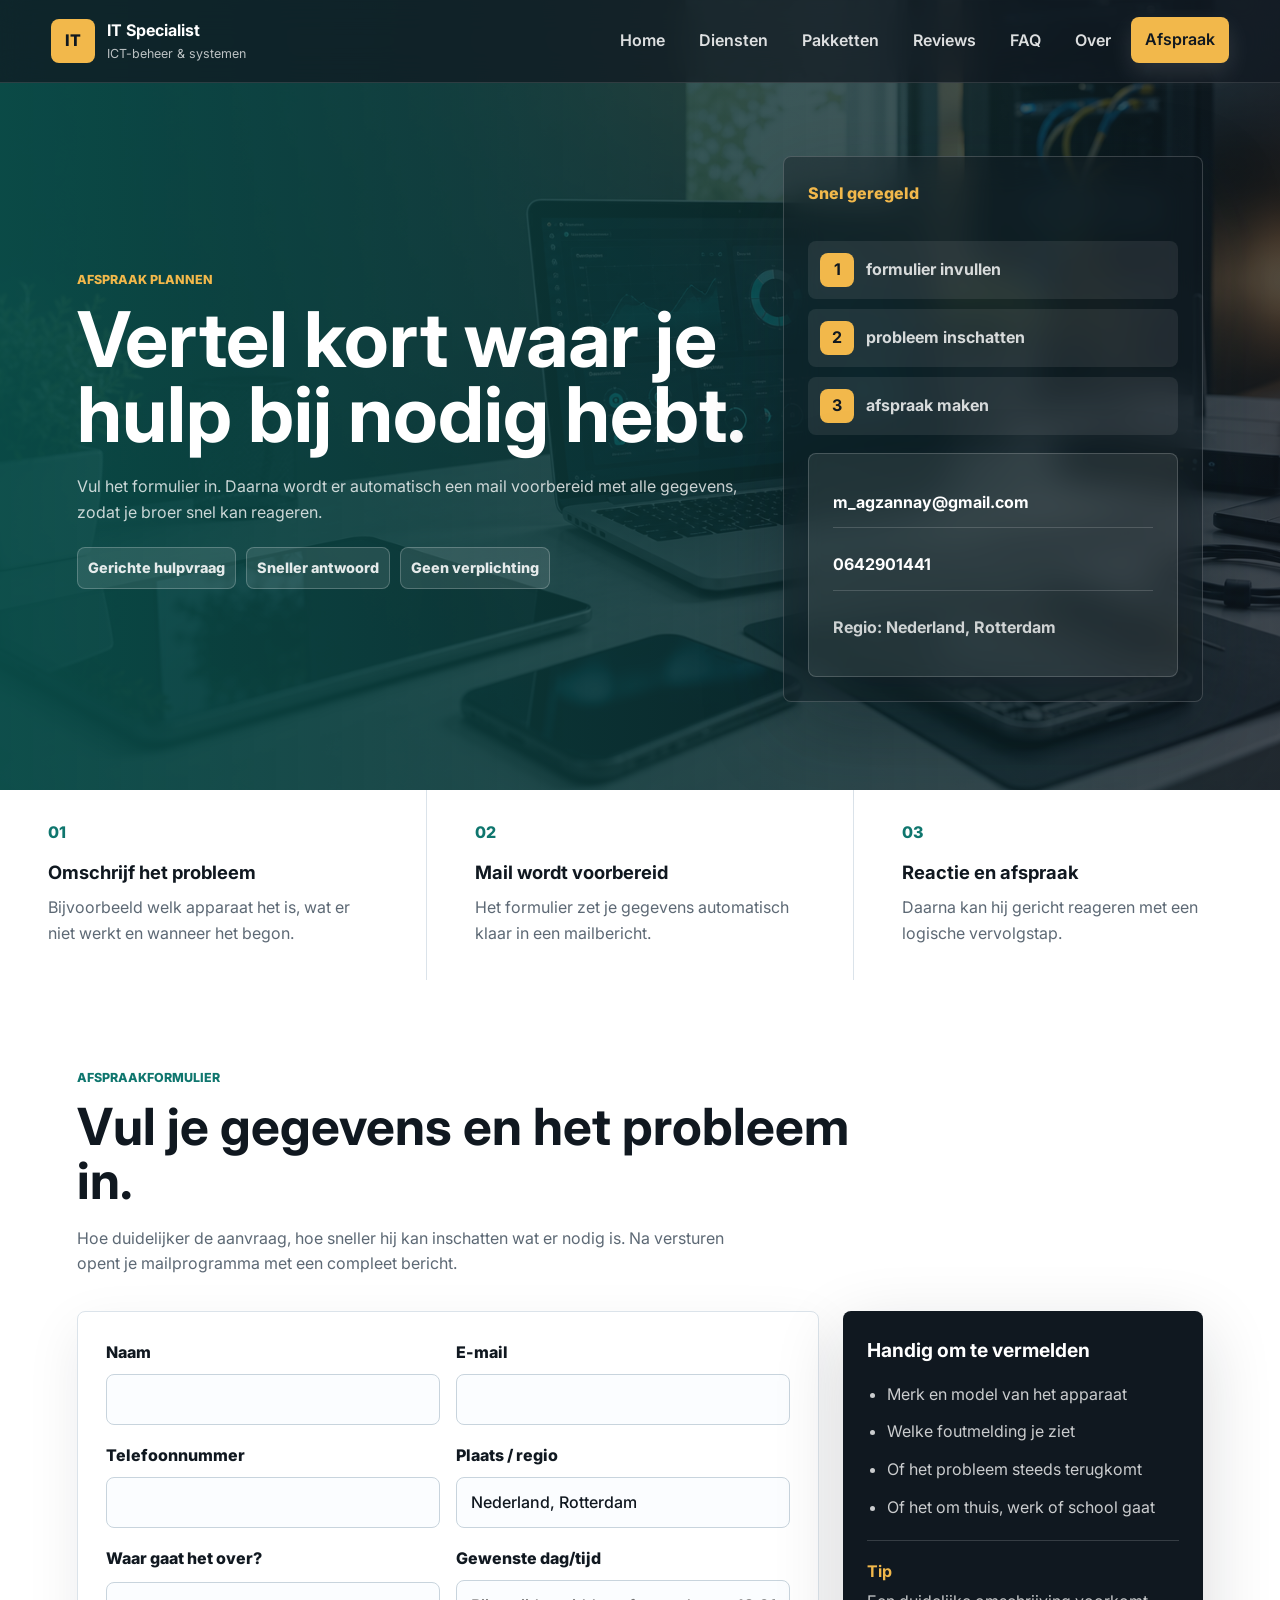
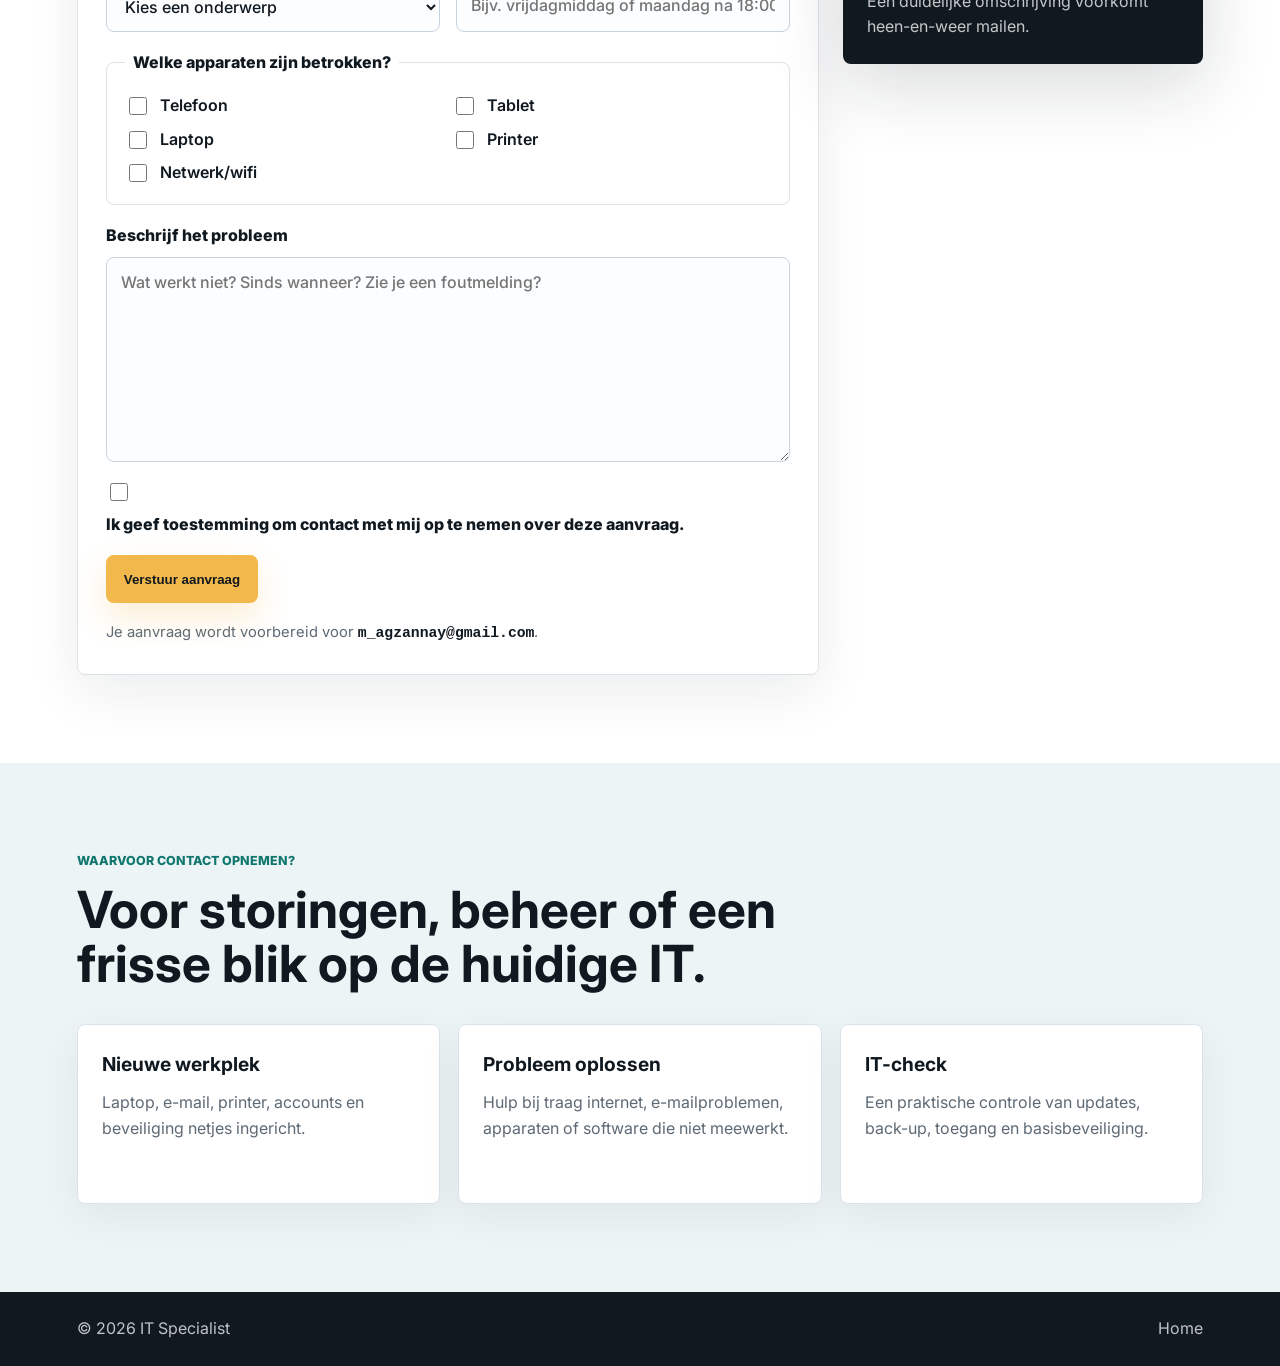
==== commit f450cb76: "Add pricing reviews and FAQ pages" ====
--- a/contact.html
+++ b/contact.html
@@ -11,7 +11,7 @@
     <link rel="preconnect" href="https://fonts.googleapis.com">
     <link rel="preconnect" href="https://fonts.gstatic.com" crossorigin>
     <link href="https://fonts.googleapis.com/css2?family=Inter:wght@400;500;600;700;800&display=swap" rel="stylesheet">
-    <link rel="stylesheet" href="styles.css?v=20260528">
+    <link rel="stylesheet" href="styles.css?v=20260528-2">
   </head>
   <body>
     <header class="site-header">
@@ -30,6 +30,9 @@
       <nav class="main-nav" aria-label="Hoofdnavigatie">
         <a href="index.html">Home</a>
         <a href="diensten.html">Diensten</a>
+        <a href="pakketten.html">Pakketten</a>
+        <a href="reviews.html">Reviews</a>
+        <a href="faq.html">FAQ</a>
         <a href="over.html">Over</a>
         <a class="nav-cta is-active" href="contact.html">Afspraak</a>
       </nav>
@@ -195,6 +198,6 @@
       <a href="index.html">Home</a>
     </footer>
 
-    <script src="script.js?v=20260528"></script>
+    <script src="script.js?v=20260528-2"></script>
   </body>
 </html>
--- a/styles.css
+++ b/styles.css
@@ -580,6 +580,10 @@
 .about-wrap p,
 .contact-section p,
 .info-grid p,
+.price-card li,
+.testimonial-card p,
+.faq-list p,
+.link-card p,
 .form-aside li,
 .form-note {
   color: var(--muted);
@@ -842,6 +846,211 @@
   background: rgba(255, 255, 255, 0.82);
 }
 
+.link-card-grid {
+  display: grid;
+  grid-template-columns: repeat(3, minmax(0, 1fr));
+  gap: 18px;
+}
+
+.link-card {
+  min-height: 250px;
+  padding: 24px;
+  border: 1px solid var(--line);
+  border-radius: 8px;
+  background: var(--white);
+  box-shadow: 0 12px 42px rgba(16, 24, 32, 0.06);
+  transition: transform 240ms var(--ease), border-color 240ms ease, box-shadow 240ms ease;
+}
+
+.link-card:hover {
+  transform: translateY(-7px);
+  border-color: rgba(242, 184, 75, 0.46);
+  box-shadow: 0 22px 64px rgba(16, 24, 32, 0.13);
+}
+
+.link-card span {
+  display: inline-block;
+  margin-bottom: 18px;
+  color: var(--teal);
+  font-weight: 800;
+  text-transform: uppercase;
+  font-size: 0.78rem;
+}
+
+.link-card strong {
+  display: block;
+  margin-bottom: 10px;
+  font-size: 1.28rem;
+  line-height: 1.15;
+}
+
+.price-grid {
+  display: grid;
+  grid-template-columns: repeat(4, minmax(0, 1fr));
+  gap: 18px;
+}
+
+.price-card {
+  display: grid;
+  gap: 18px;
+  min-height: 470px;
+  padding: 26px;
+  border: 1px solid var(--line);
+  border-radius: 8px;
+  background: var(--white);
+  box-shadow: 0 16px 48px rgba(16, 24, 32, 0.08);
+  transition: transform 260ms var(--ease), border-color 260ms ease, box-shadow 260ms ease;
+}
+
+.price-card:hover {
+  transform: translateY(-8px);
+  border-color: rgba(242, 184, 75, 0.46);
+  box-shadow: var(--shadow-strong);
+}
+
+.featured-price {
+  background: var(--ink);
+  color: var(--white);
+}
+
+.featured-price li {
+  color: rgba(255, 255, 255, 0.78);
+}
+
+.price-label {
+  justify-self: start;
+  padding: 8px 10px;
+  border-radius: 8px;
+  background: #e2f2ef;
+  color: var(--teal-dark);
+  font-weight: 800;
+  font-size: 0.82rem;
+}
+
+.featured-price .price-label {
+  background: var(--accent);
+  color: var(--ink);
+}
+
+.price {
+  color: var(--teal);
+  font-size: 2rem;
+  line-height: 1;
+}
+
+.featured-price .price {
+  color: var(--accent);
+}
+
+.price-card ul {
+  display: grid;
+  gap: 10px;
+  margin: 0;
+  padding-left: 18px;
+}
+
+.price-card .button {
+  align-self: end;
+  justify-self: start;
+}
+
+.price-note {
+  max-width: 820px;
+  margin: 24px 0 0;
+  color: var(--muted);
+}
+
+.testimonial-grid {
+  display: grid;
+  grid-template-columns: repeat(3, minmax(0, 1fr));
+  gap: 18px;
+}
+
+.testimonial-card {
+  min-height: 310px;
+  padding: 26px;
+  border: 1px solid var(--line);
+  border-radius: 8px;
+  background: var(--white);
+  box-shadow: 0 16px 48px rgba(16, 24, 32, 0.08);
+  transition: transform 260ms var(--ease), border-color 260ms ease, box-shadow 260ms ease;
+}
+
+.testimonial-card:hover {
+  transform: translateY(-7px);
+  border-color: rgba(15, 118, 110, 0.34);
+  box-shadow: var(--shadow-strong);
+}
+
+.stars {
+  display: block;
+  margin-bottom: 18px;
+  color: var(--accent);
+  font-weight: 800;
+}
+
+.testimonial-card p {
+  font-size: 1.08rem;
+}
+
+.testimonial-card strong {
+  display: block;
+  margin-top: 20px;
+}
+
+.faq-list {
+  display: grid;
+  gap: 12px;
+  max-width: 980px;
+}
+
+.faq-list details {
+  border: 1px solid var(--line);
+  border-radius: 8px;
+  background: var(--white);
+  box-shadow: 0 12px 42px rgba(16, 24, 32, 0.06);
+  transition: border-color 220ms ease, box-shadow 220ms ease, transform 220ms var(--ease);
+}
+
+.faq-list details:hover,
+.faq-list details[open] {
+  border-color: rgba(15, 118, 110, 0.34);
+  box-shadow: 0 18px 52px rgba(16, 24, 32, 0.1);
+}
+
+.faq-list details:hover {
+  transform: translateY(-3px);
+}
+
+.faq-list summary {
+  cursor: pointer;
+  padding: 20px 22px;
+  color: var(--ink);
+  font-weight: 800;
+}
+
+.faq-list p {
+  margin: 0;
+  padding: 0 22px 22px;
+}
+
+.cta-actions {
+  display: flex;
+  flex-wrap: wrap;
+  gap: 12px;
+}
+
+.whatsapp-button {
+  background: #22c55e;
+  color: #07210f;
+  box-shadow: 0 14px 32px rgba(34, 197, 94, 0.24);
+}
+
+.whatsapp-button:hover,
+.whatsapp-button:focus-visible {
+  box-shadow: 0 20px 42px rgba(34, 197, 94, 0.34);
+}
+
 .form-layout {
   display: grid;
   grid-template-columns: minmax(0, 1fr) minmax(280px, 360px);
@@ -1189,6 +1398,32 @@
   }
 }
 
+@media (max-width: 1120px) {
+  .menu-button {
+    display: block;
+  }
+
+  .main-nav {
+    position: absolute;
+    top: 81px;
+    right: 16px;
+    left: 16px;
+    display: none;
+    padding: 10px;
+    border-radius: 8px;
+    background: rgba(16, 24, 32, 0.96);
+    box-shadow: var(--shadow);
+  }
+
+  .main-nav.is-open {
+    display: grid;
+  }
+
+  .main-nav a {
+    padding: 14px;
+  }
+}
+
 @media (max-width: 960px) {
   .service-grid {
     grid-template-columns: repeat(2, minmax(0, 1fr));
@@ -1199,6 +1434,9 @@
   .contact-section,
   .detail-grid,
   .info-grid,
+  .link-card-grid,
+  .price-grid,
+  .testimonial-grid,
   .sales-strip,
   .contact-step-strip,
   .form-layout,
@@ -1222,28 +1460,8 @@
     padding: 12px 16px;
   }
 
-  .menu-button {
-    display: block;
-  }
-
   .main-nav {
-    position: absolute;
     top: 69px;
-    right: 16px;
-    left: 16px;
-    display: none;
-    padding: 10px;
-    border-radius: 8px;
-    background: rgba(16, 24, 32, 0.96);
-    box-shadow: var(--shadow);
-  }
-
-  .main-nav.is-open {
-    display: grid;
-  }
-
-  .main-nav a {
-    padding: 14px;
   }
 
   .hero {
